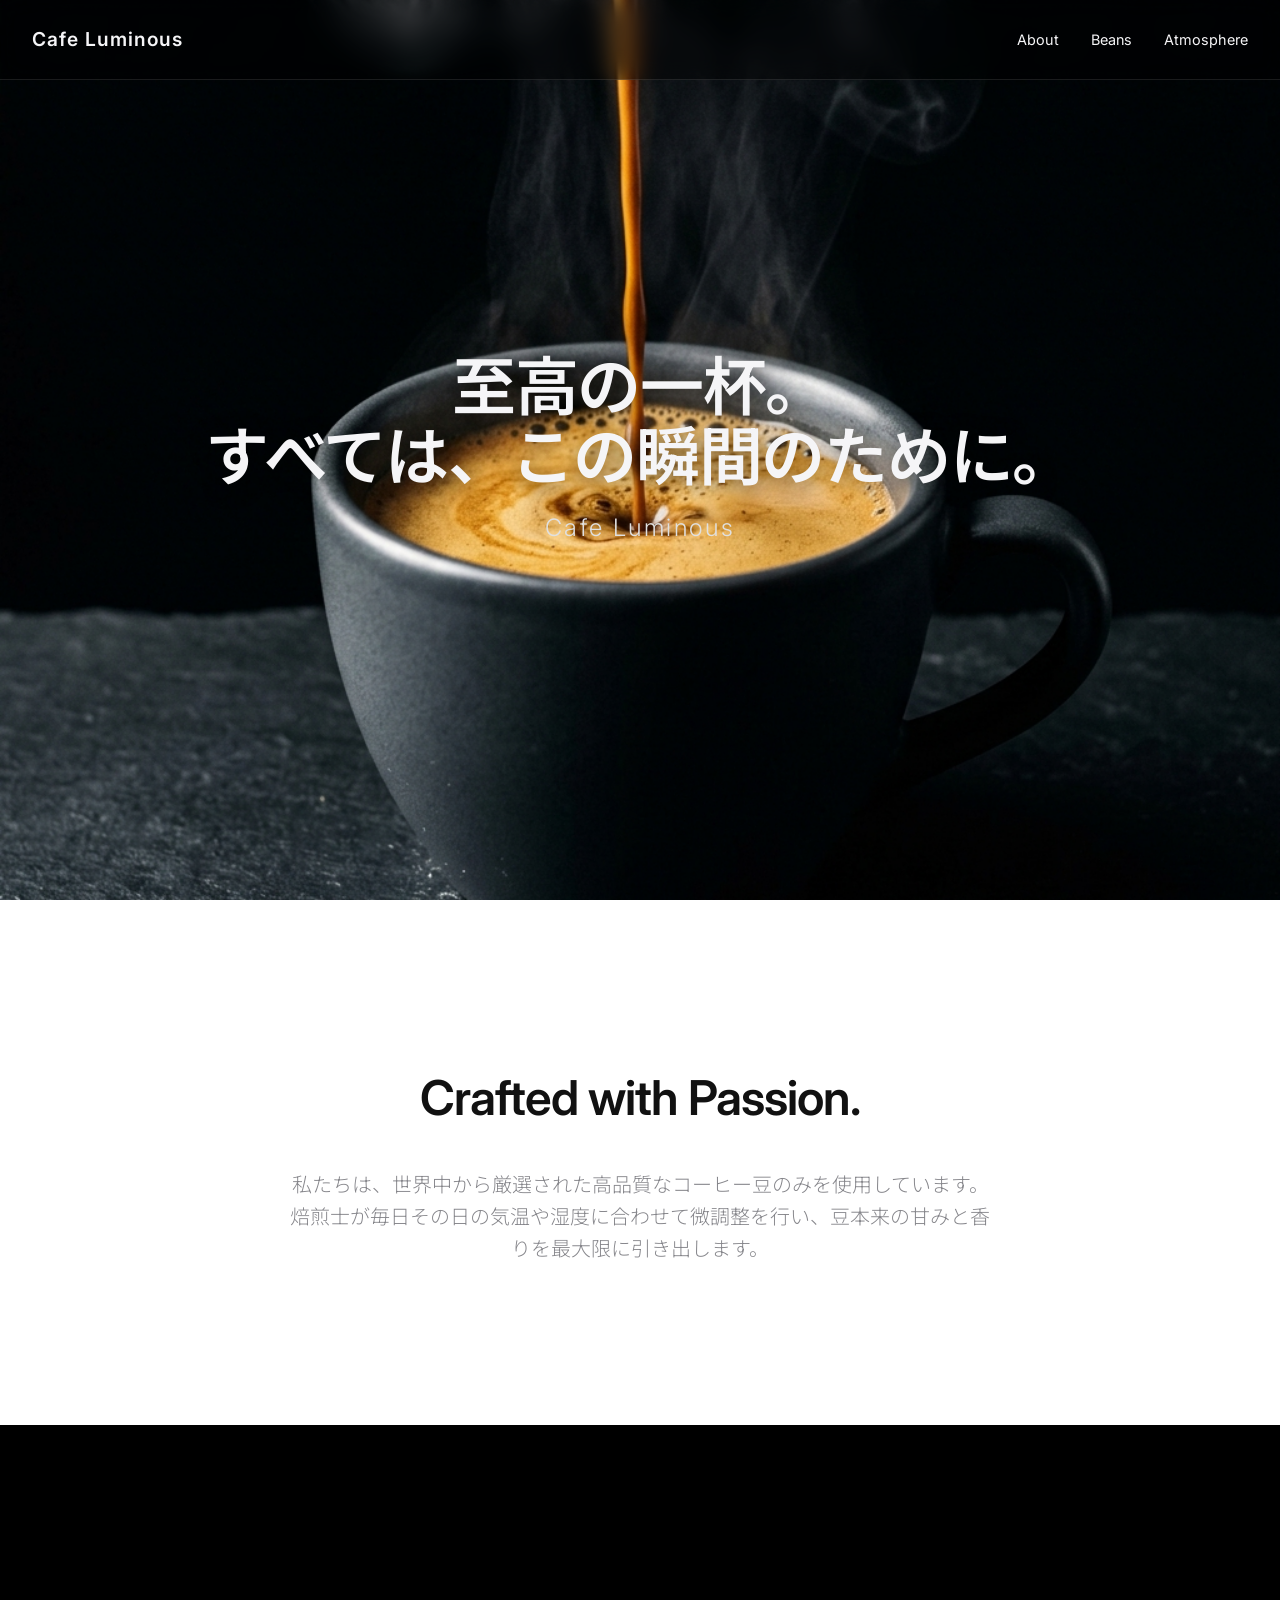
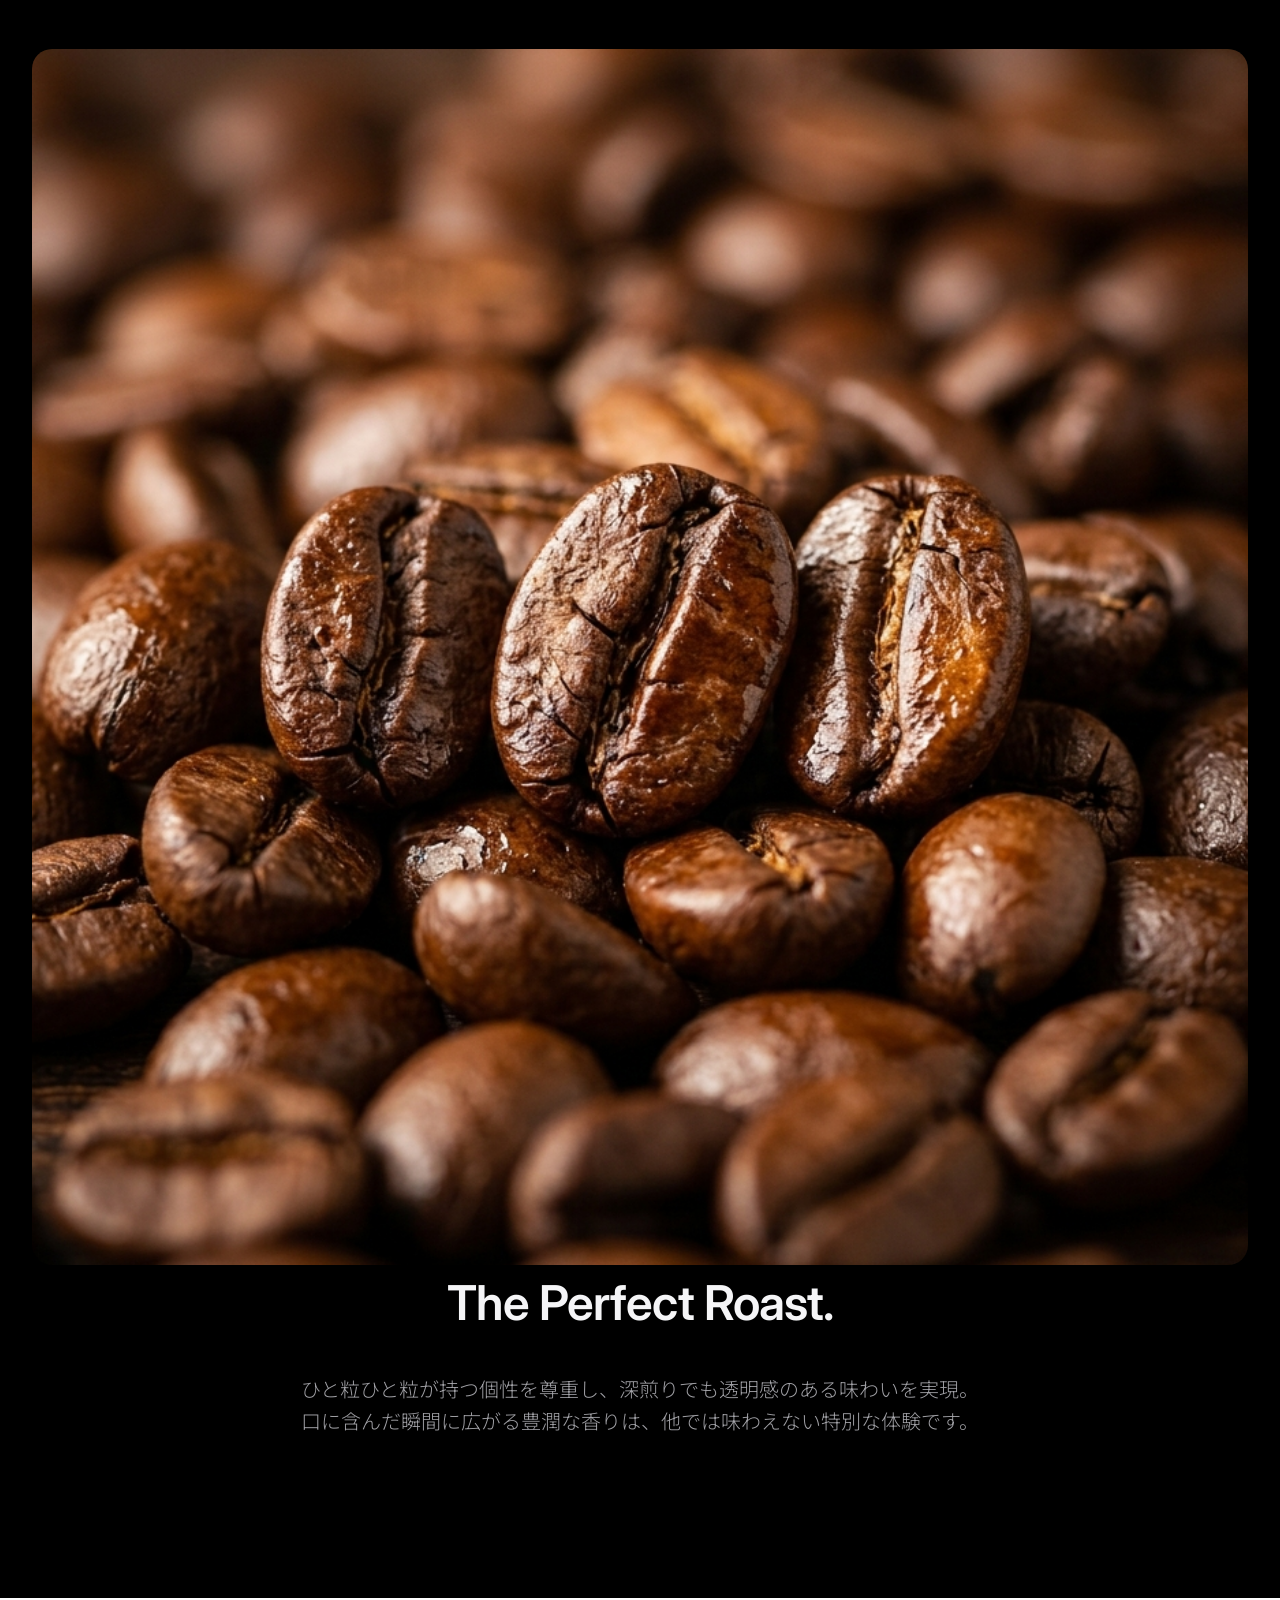
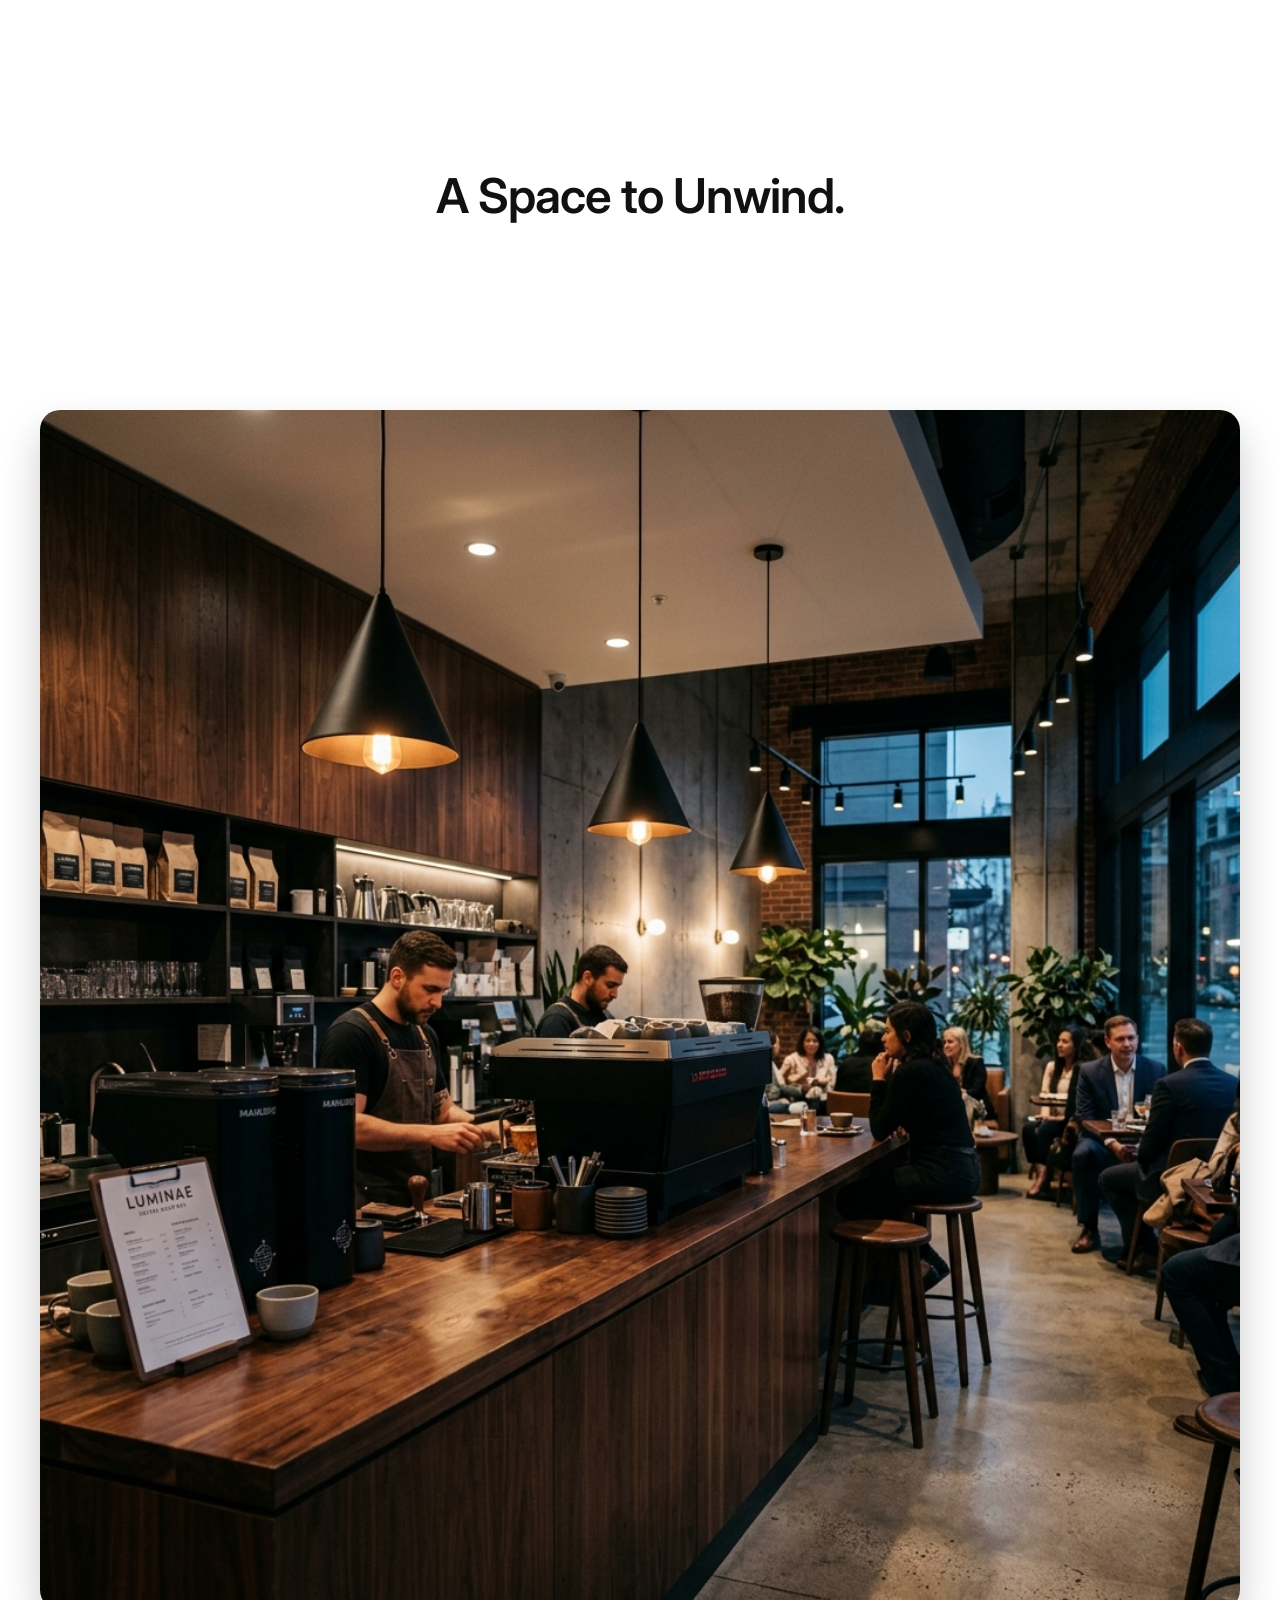
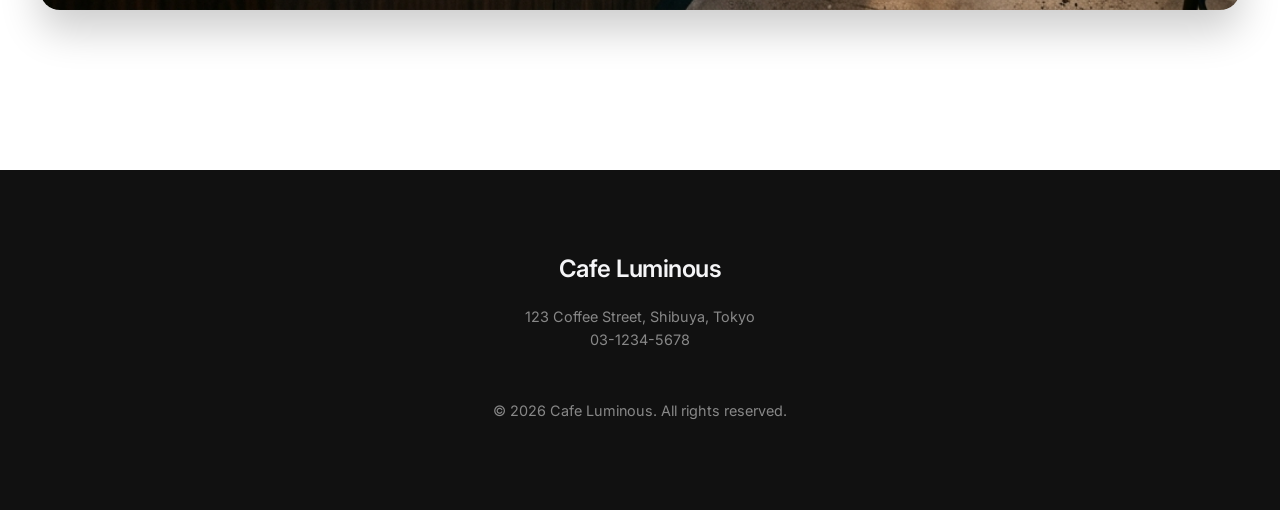
==== index.html @ c5413e3f "Update index.html" ====
<!DOCTYPE html>
<html lang="ja">
<head>
    <meta charset="UTF-8">
    <meta name="viewport" content="width=device-width, initial-scale=1.0">
    <title>Cafe Luminous | こだわりの一杯を</title>
    <link rel="preconnect" href="https://fonts.googleapis.com">
    <link rel="preconnect" href="https://fonts.gstatic.com" crossorigin>
    <link href="https://fonts.googleapis.com/css2?family=Inter:wght@300;400;600&family=Noto+Sans+JP:wght@300;400;700&display=swap" rel="stylesheet">
    <link rel="stylesheet" href="style.css">
</head>
<body>

    <nav id="navbar">
        <div class="logo">Cafe Luminous</div>
        <ul class="nav-links">
            <li><a href="#about">About</a></li>
            <li><a href="#beans">Beans</a></li>
            <li><a href="#atmosphere">Atmosphere</a></li>
        </ul>
    </nav>

    <section id="hero" class="hero-section">
        <div class="background-image" style="background-image: url('hero_coffee_pour_1776573161361.png');"></div>
        <div class="hero-content">
            <h1 class="headline fade-up">至高の一杯。<br>すべては、この瞬間のために。</h1>
            <p class="sub-headline fade-up delay-1">Cafe Luminous</p>
        </div>
    </section>

    <section id="about" class="content-section bg-light text-dark">
        <div class="container">
            <h2 class="section-title fade-up">Crafted with Passion.</h2>
            <p class="section-text fade-up delay-1">
                私たちは、世界中から厳選された高品質なコーヒー豆のみを使用しています。<br>
                焙煎士が毎日その日の気温や湿度に合わせて微調整を行い、豆本来の甘みと香りを最大限に引き出します。
            </p>
        </div>
    </section>

    <section id="beans" class="content-section bg-dark text-light parallax-section">
        <div class="image-showcase fade-in">
            <img src="coffee_beans_macro_1776573199091.png" alt="新鮮なコーヒー豆" class="showcase-img parallax-img">
        </div>
        <div class="container text-container">
            <h2 class="section-title fade-up">The Perfect Roast.</h2>
            <p class="section-text fade-up delay-1">
                ひと粒ひと粒が持つ個性を尊重し、深煎りでも透明感のある味わいを実現。<br>
                口に含んだ瞬間に広がる豊潤な香りは、他では味わえない特別な体験です。
            </p>
        </div>
    </section>

    <section id="atmosphere" class="content-section bg-light text-dark half-image-section">
        <div class="container">
            <h2 class="section-title fade-up">A Space to Unwind.</h2>
            <p class="section-text fade-up delay-1">
                洗練されたモダンな空間。心地よい音楽と、コーヒーの香り。<br>
                喧騒を離れ、あなただけの特別な時間をお過ごしください。
            </p>
        </div>
        <div class="image-showcase fade-up delay-2">
            <img src="cafe_interior_moody_1776573214017.png" alt="洗練された店内" class="showcase-img full-width-img">
        </div>
    </section>

    <footer>
        <div class="footer-content">
            <h2>Cafe Luminous</h2>
            <p>123 Coffee Street, Shibuya, Tokyo<br>03-1234-5678</p>
            <p class="copyright">&copy; 2026 Cafe Luminous. All rights reserved.</p>
        </div>
    </footer>

    <script src="main.js"></script>
</body>
</html>
---- style.css ----
/* Reset & BaseStyles */
:root {
    --text-dark: #111111;
    --text-light: #f5f5f7;
    --bg-light: #ffffff;
    --bg-dark: #000000;
    --accent: #d4af37; /* Gold/Bronze accent */
}

* {
    margin: 0;
    padding: 0;
    box-sizing: border-box;
}

body {
    font-family: 'Inter', 'Noto Sans JP', sans-serif;
    background-color: var(--bg-dark); /* Default body to dark for smooth transition */
    color: var(--text-light);
    line-height: 1.6;
    overflow-x: hidden;
    -webkit-font-smoothing: antialiased;
}

/* Typography */
h1, h2, h3 {
    font-weight: 600;
    letter-spacing: -0.02em;
}

.headline {
    font-size: 4rem;
    line-height: 1.1;
    margin-bottom: 1rem;
    text-shadow: 0 4px 20px rgba(0,0,0,0.6);
}

.sub-headline {
    font-size: 1.5rem;
    font-weight: 300;
    letter-spacing: 0.1em;
    color: #e0e0e0;
}

.section-title {
    font-size: 3rem;
    margin-bottom: 2rem;
}

.section-text {
    font-size: 1.25rem;
    max-width: 700px;
    margin: 0 auto;
    font-weight: 300;
    color: #6e6e73;
}

/* Backgrounds & Colors */
.bg-light { background-color: var(--bg-light); color: var(--text-dark); }
.bg-dark { background-color: var(--bg-dark); color: var(--text-light); }
.bg-light .section-text { color: #86868b; }
.bg-dark .section-text { color: #a1a1a6; }

/* Navigation (Glassmorphism) */
#navbar {
    position: fixed;
    top: 0;
    width: 100%;
    padding: 1.5rem 2rem;
    display: flex;
    justify-content: space-between;
    align-items: center;
    z-index: 1000;
    background: rgba(0, 0, 0, 0.4);
    backdrop-filter: blur(12px);
    -webkit-backdrop-filter: blur(12px);
    border-bottom: 1px solid rgba(255, 255, 255, 0.1);
    transition: background 0.3s ease;
}

#navbar.scrolled {
    background: rgba(255, 255, 255, 0.85);
    border-bottom: 1px solid rgba(0, 0, 0, 0.05);
}

#navbar.scrolled .logo, #navbar.scrolled .nav-links a {
    color: var(--text-dark);
}

.logo {
    font-size: 1.2rem;
    font-weight: 600;
    letter-spacing: 0.05em;
    color: var(--text-light);
}

.nav-links {
    list-style: none;
    display: flex;
    gap: 2rem;
}

.nav-links a {
    color: var(--text-light);
    text-decoration: none;
    font-size: 0.9rem;
    font-weight: 400;
    transition: opacity 0.2s ease;
}

.nav-links a:hover { opacity: 0.7; }

/* Hero Section */
.hero-section {
    position: relative;
    height: 100vh;
    display: flex;
    align-items: center;
    justify-content: center;
    text-align: center;
    overflow: hidden;
}

.background-image {
    position: absolute;
    top: 0; left: 0; width: 100%; height: 100%;
    background-size: cover;
    background-position: center;
    background-repeat: no-repeat;
    z-index: -1;
    transform: scale(1.05);
    transition: transform 1s ease-out;
}

.hero-section.loaded .background-image {
    transform: scale(1);
}

.hero-content {
    z-index: 1;
    padding: 0 2rem;
}

/* Sections */
.content-section {
    padding: 10rem 2rem;
    text-align: center;
    position: relative;
    z-index: 2;
}

.container {
    max-width: 1000px;
    margin: 0 auto;
}

/* Image Showcase */
.image-showcase {
    margin-top: 4rem;
    overflow: hidden;
    border-radius: 20px;
    box-shadow: 0 20px 40px rgba(0,0,0,0.2);
}

.showcase-img {
    width: 100%;
    height: auto;
    display: block;
    object-fit: cover;
    transform: scale(1.1); /* for parallax effect */
    transition: transform 0.8s cubic-bezier(0.25, 1, 0.5, 1);
}

.in-view .showcase-img {
    transform: scale(1);
}

.half-image-section .image-showcase {
    margin-top: 5rem;
    max-width: 1200px;
    margin-left: auto;
    margin-right: auto;
}

/* Animations */
.fade-up {
    opacity: 0;
    transform: translateY(40px);
    transition: opacity 1s cubic-bezier(0.25, 1, 0.5, 1), transform 1s cubic-bezier(0.25, 1, 0.5, 1);
    will-change: opacity, transform;
}

.fade-in {
    opacity: 0;
    transition: opacity 1.5s ease-in-out;
    will-change: opacity;
}

.in-view.fade-up {
    opacity: 1;
    transform: translateY(0);
}

.in-view {
    opacity: 1;
}

.delay-1 { transition-delay: 0.2s; }
.delay-2 { transition-delay: 0.4s; }

/* Footer */
footer {
    background-color: var(--text-dark);
    color: var(--text-light);
    padding: 5rem 2rem;
    text-align: center;
}

.footer-content h2 { margin-bottom: 1rem; font-size: 1.5rem; }
.footer-content p { color: #888; font-size: 0.9rem; margin-bottom: 0.5rem; }
.copyright { margin-top: 3rem; font-size: 0.8rem; color: #555; }

/* Responsive */
@media (max-width: 768px) {
    .headline { font-size: 2.5rem; }
    .section-title { font-size: 2rem; }
    .section-text { font-size: 1rem; }
    .content-section { padding: 6rem 1rem; }
    .nav-links { display: none; } /* Simplified mobile nav */
}
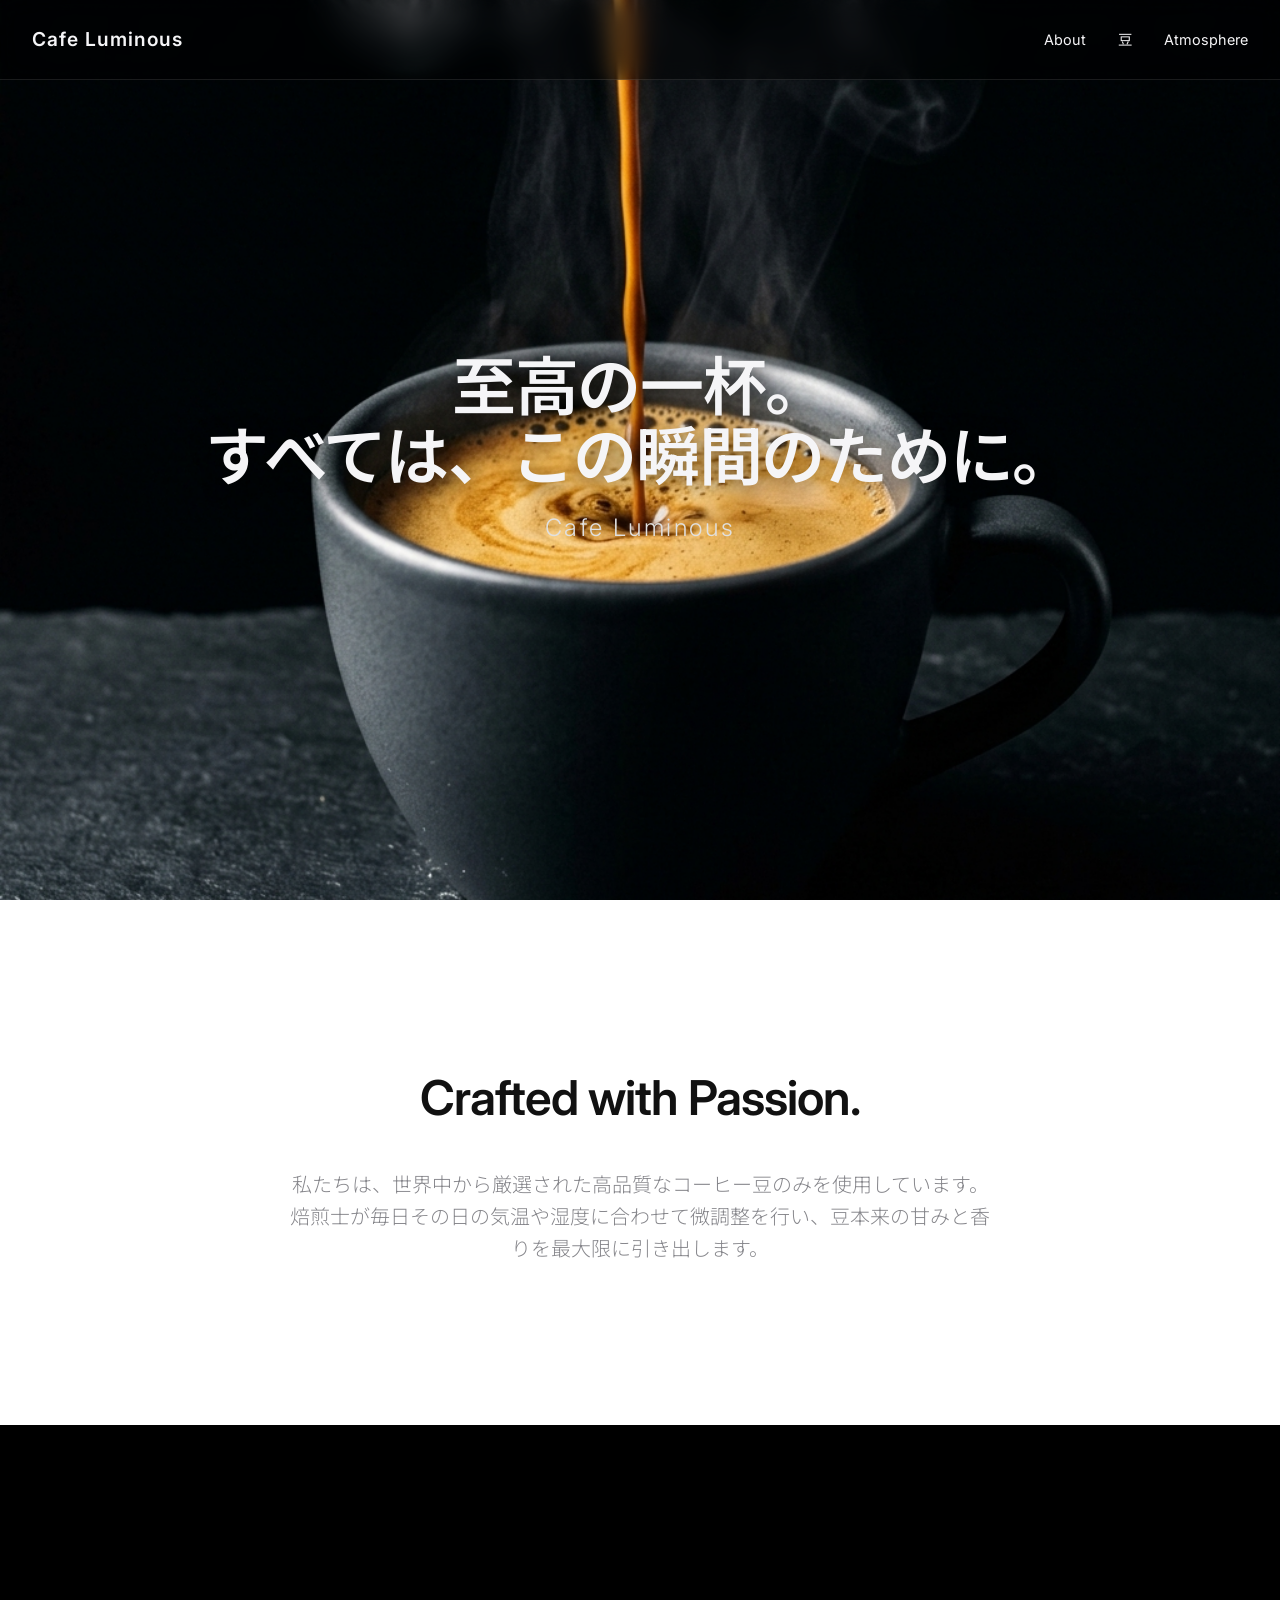
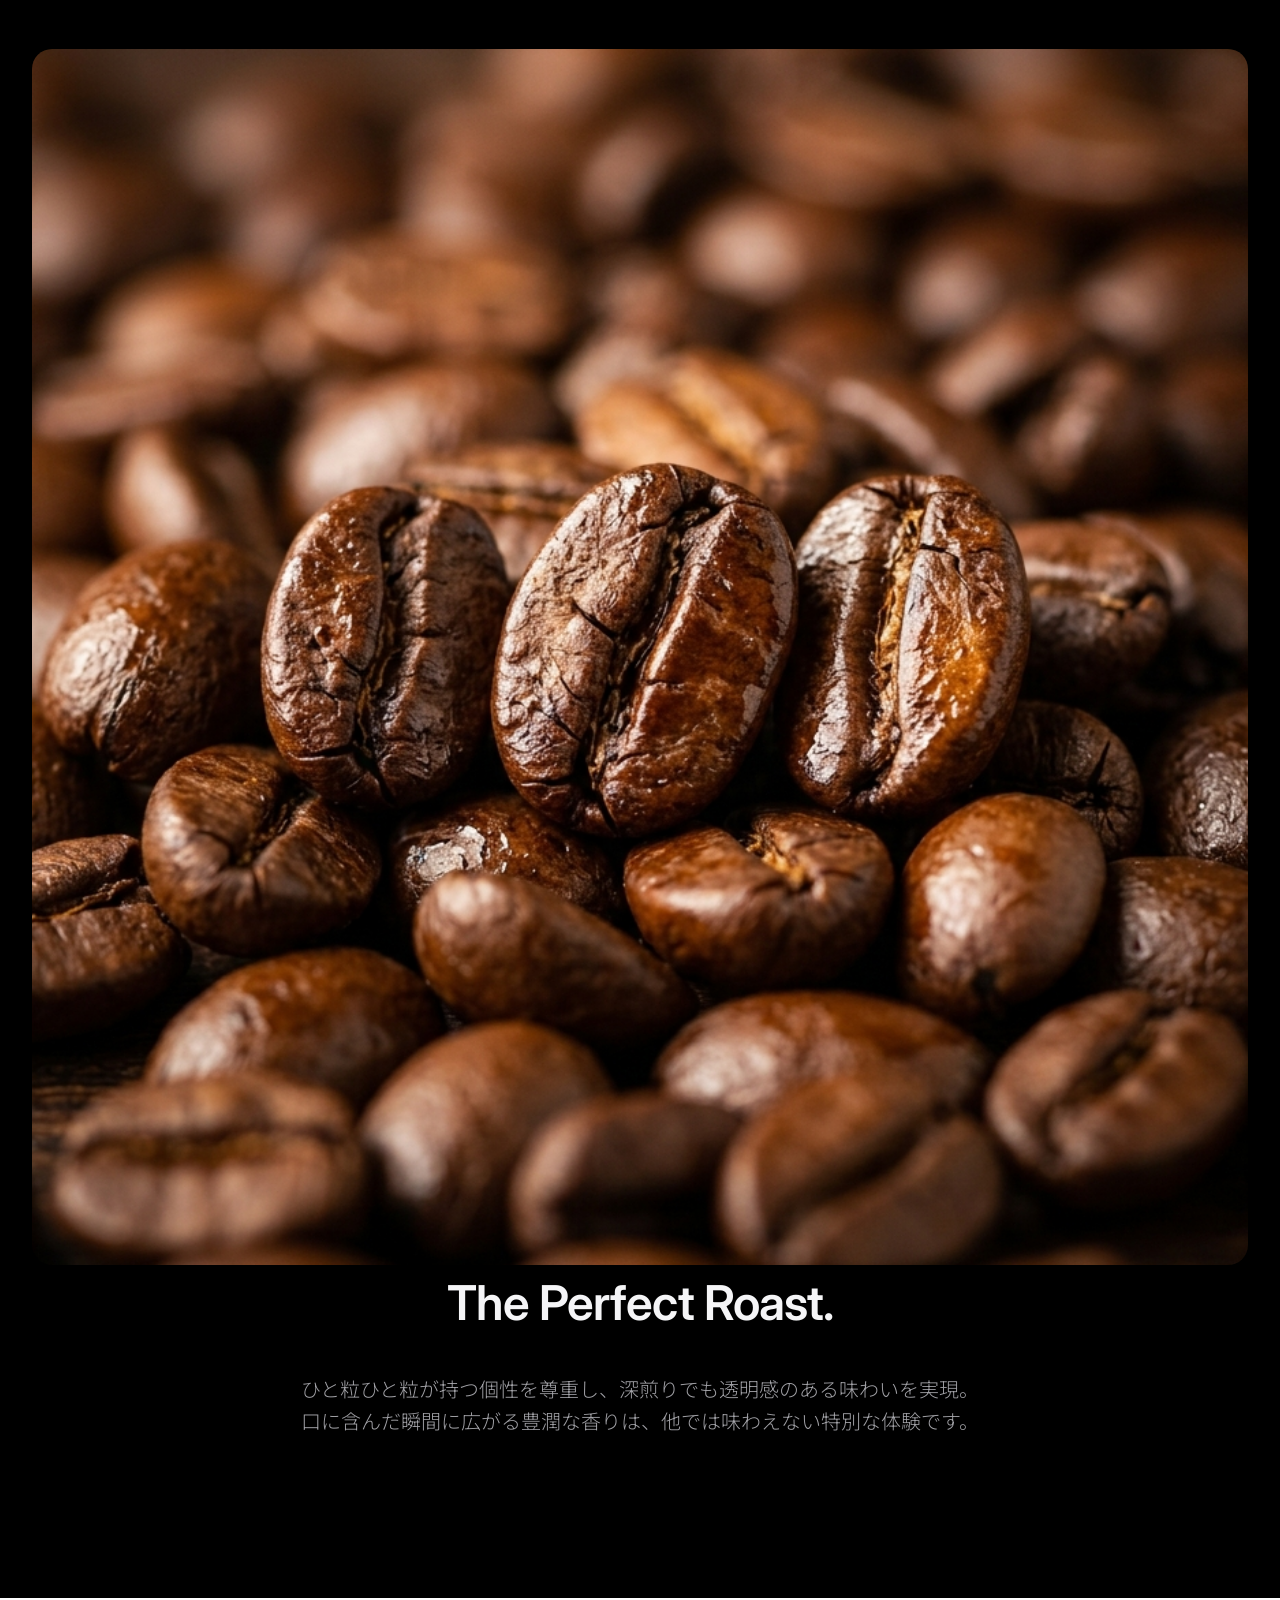
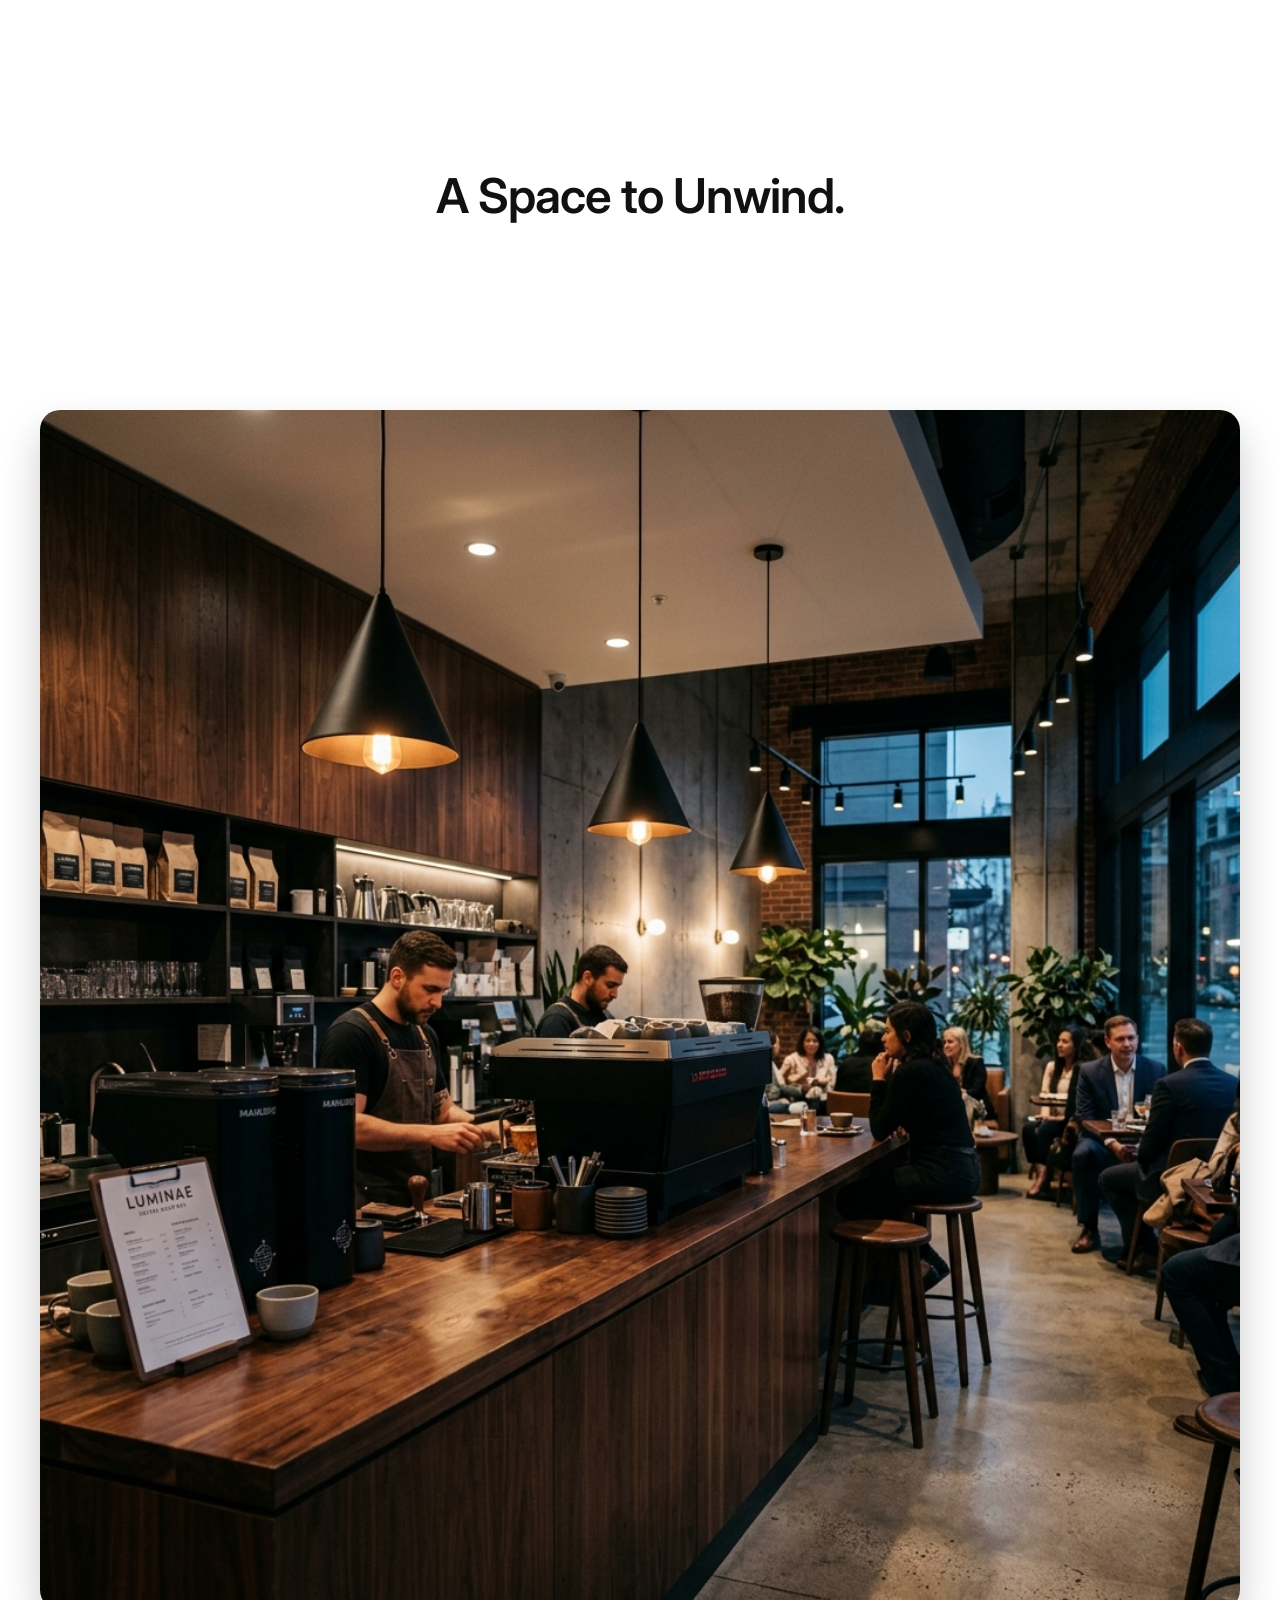
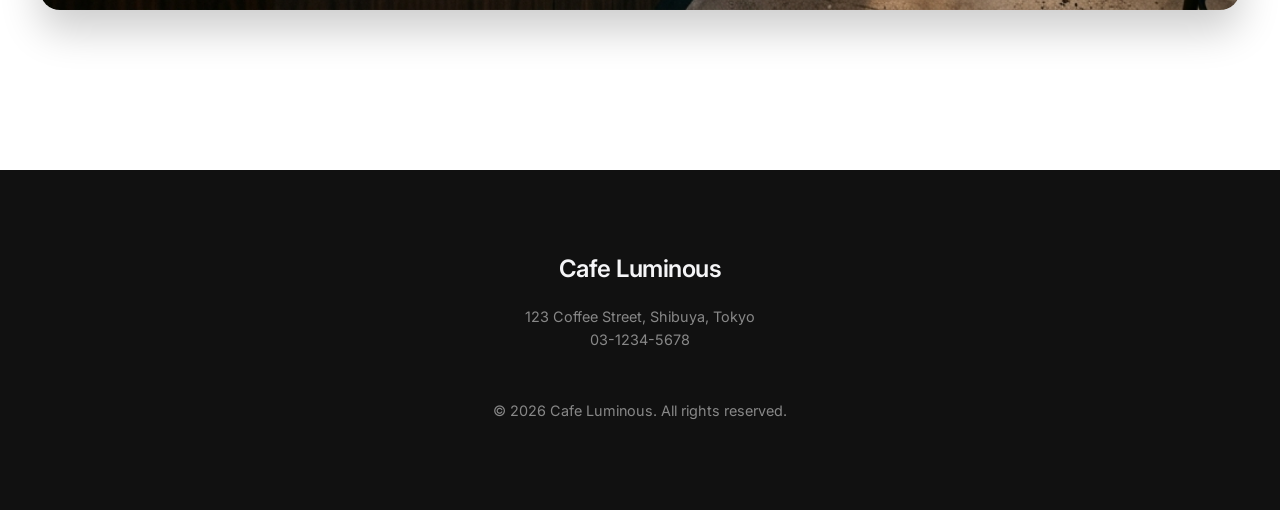
==== commit fcb4a04d: "Update index.html" ====
--- a/index.html
+++ b/index.html
@@ -15,13 +15,13 @@
         <div class="logo">Cafe Luminous</div>
         <ul class="nav-links">
             <li><a href="#about">About</a></li>
-            <li><a href="#beans">Beans</a></li>
+            <li><a href="#beans">豆</a></li>
             <li><a href="#atmosphere">Atmosphere</a></li>
         </ul>
     </nav>
 
     <section id="hero" class="hero-section">
-        <div class="background-image" style="background-image: url('hero_coffee_pour_1776573161361.png');"></div>
+        <div class="background-image" style="background-image: url('images/hero_coffee_pour_1776573161361.png');"></div>
         <div class="hero-content">
             <h1 class="headline fade-up">至高の一杯。<br>すべては、この瞬間のために。</h1>
             <p class="sub-headline fade-up delay-1">Cafe Luminous</p>
@@ -40,7 +40,7 @@
 
     <section id="beans" class="content-section bg-dark text-light parallax-section">
         <div class="image-showcase fade-in">
-            <img src="coffee_beans_macro_1776573199091.png" alt="新鮮なコーヒー豆" class="showcase-img parallax-img">
+            <img src="images/coffee_beans_macro_1776573199091.png" alt="新鮮なコーヒー豆" class="showcase-img parallax-img">
         </div>
         <div class="container text-container">
             <h2 class="section-title fade-up">The Perfect Roast.</h2>
@@ -60,7 +60,7 @@
             </p>
         </div>
         <div class="image-showcase fade-up delay-2">
-            <img src="cafe_interior_moody_1776573214017.png" alt="洗練された店内" class="showcase-img full-width-img">
+            <img src="images/cafe_interior_moody_1776573214017.png" alt="洗練された店内" class="showcase-img full-width-img">
         </div>
     </section>
 
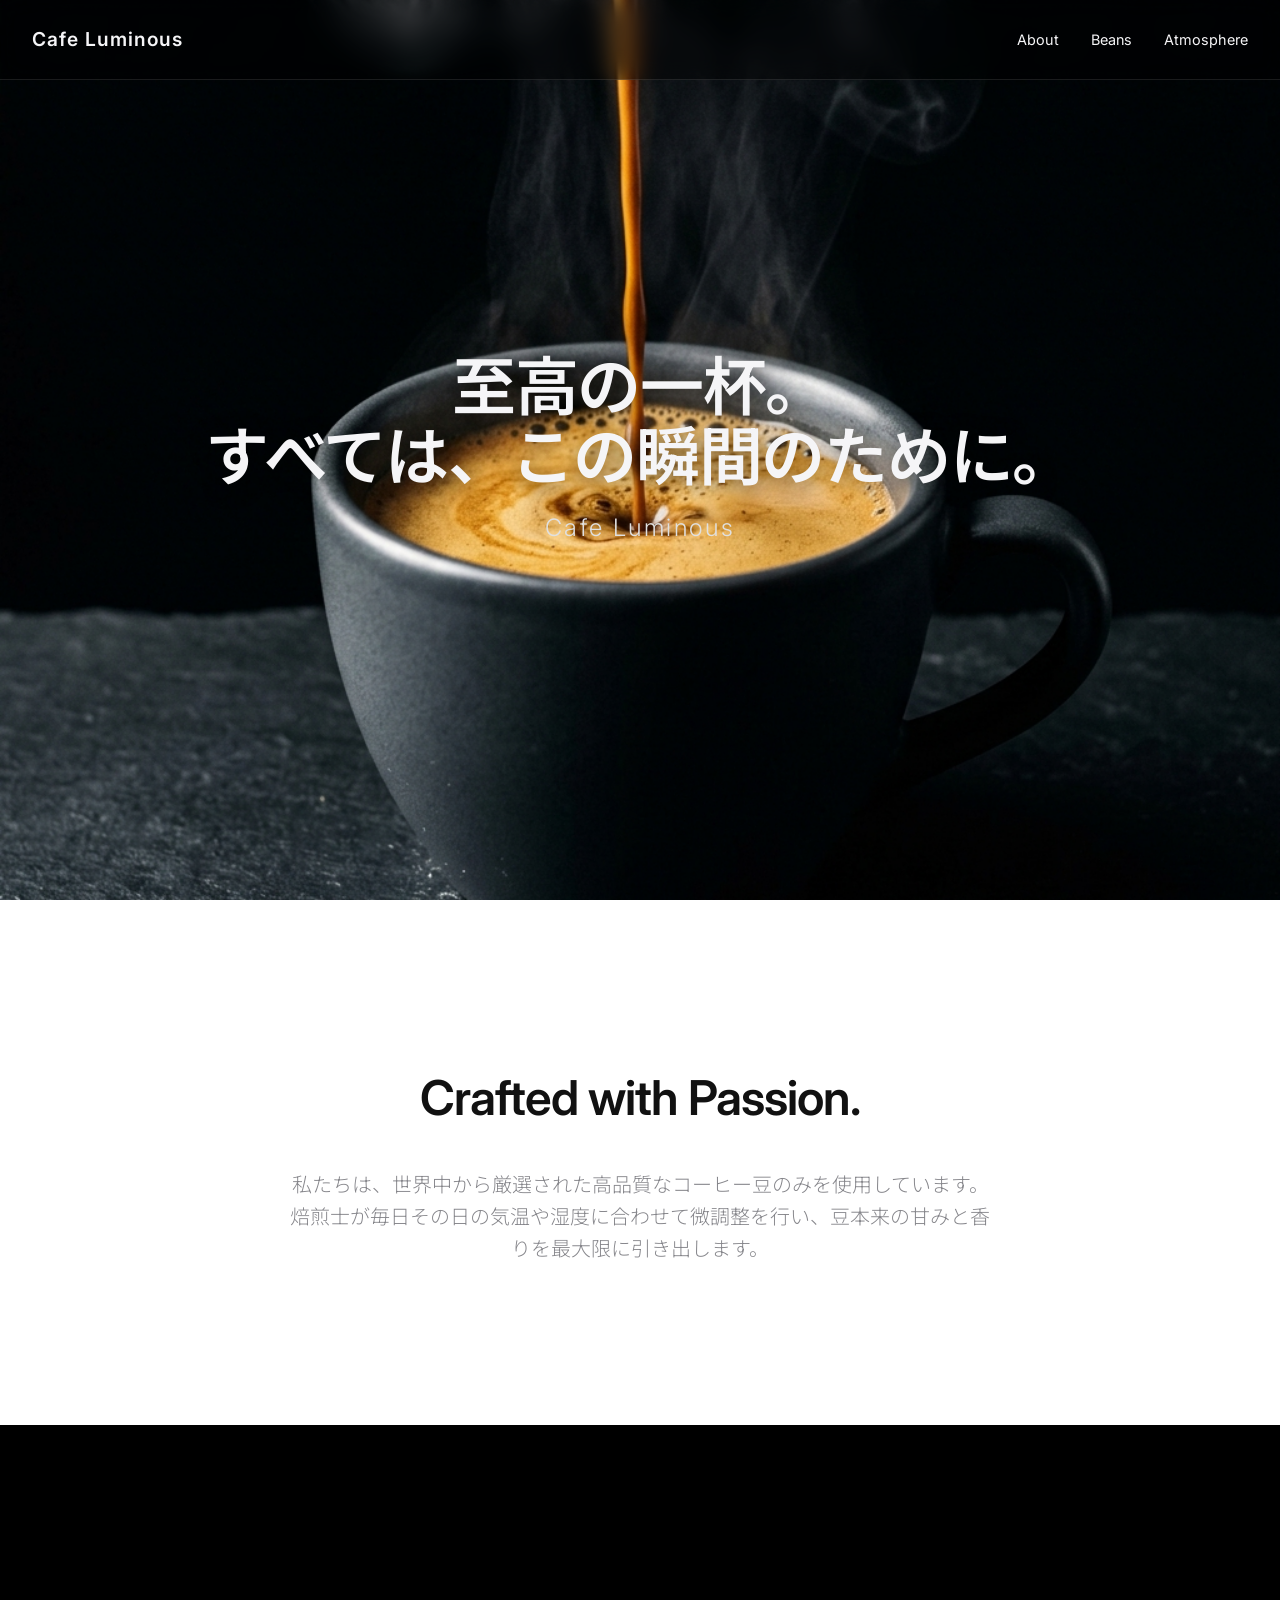
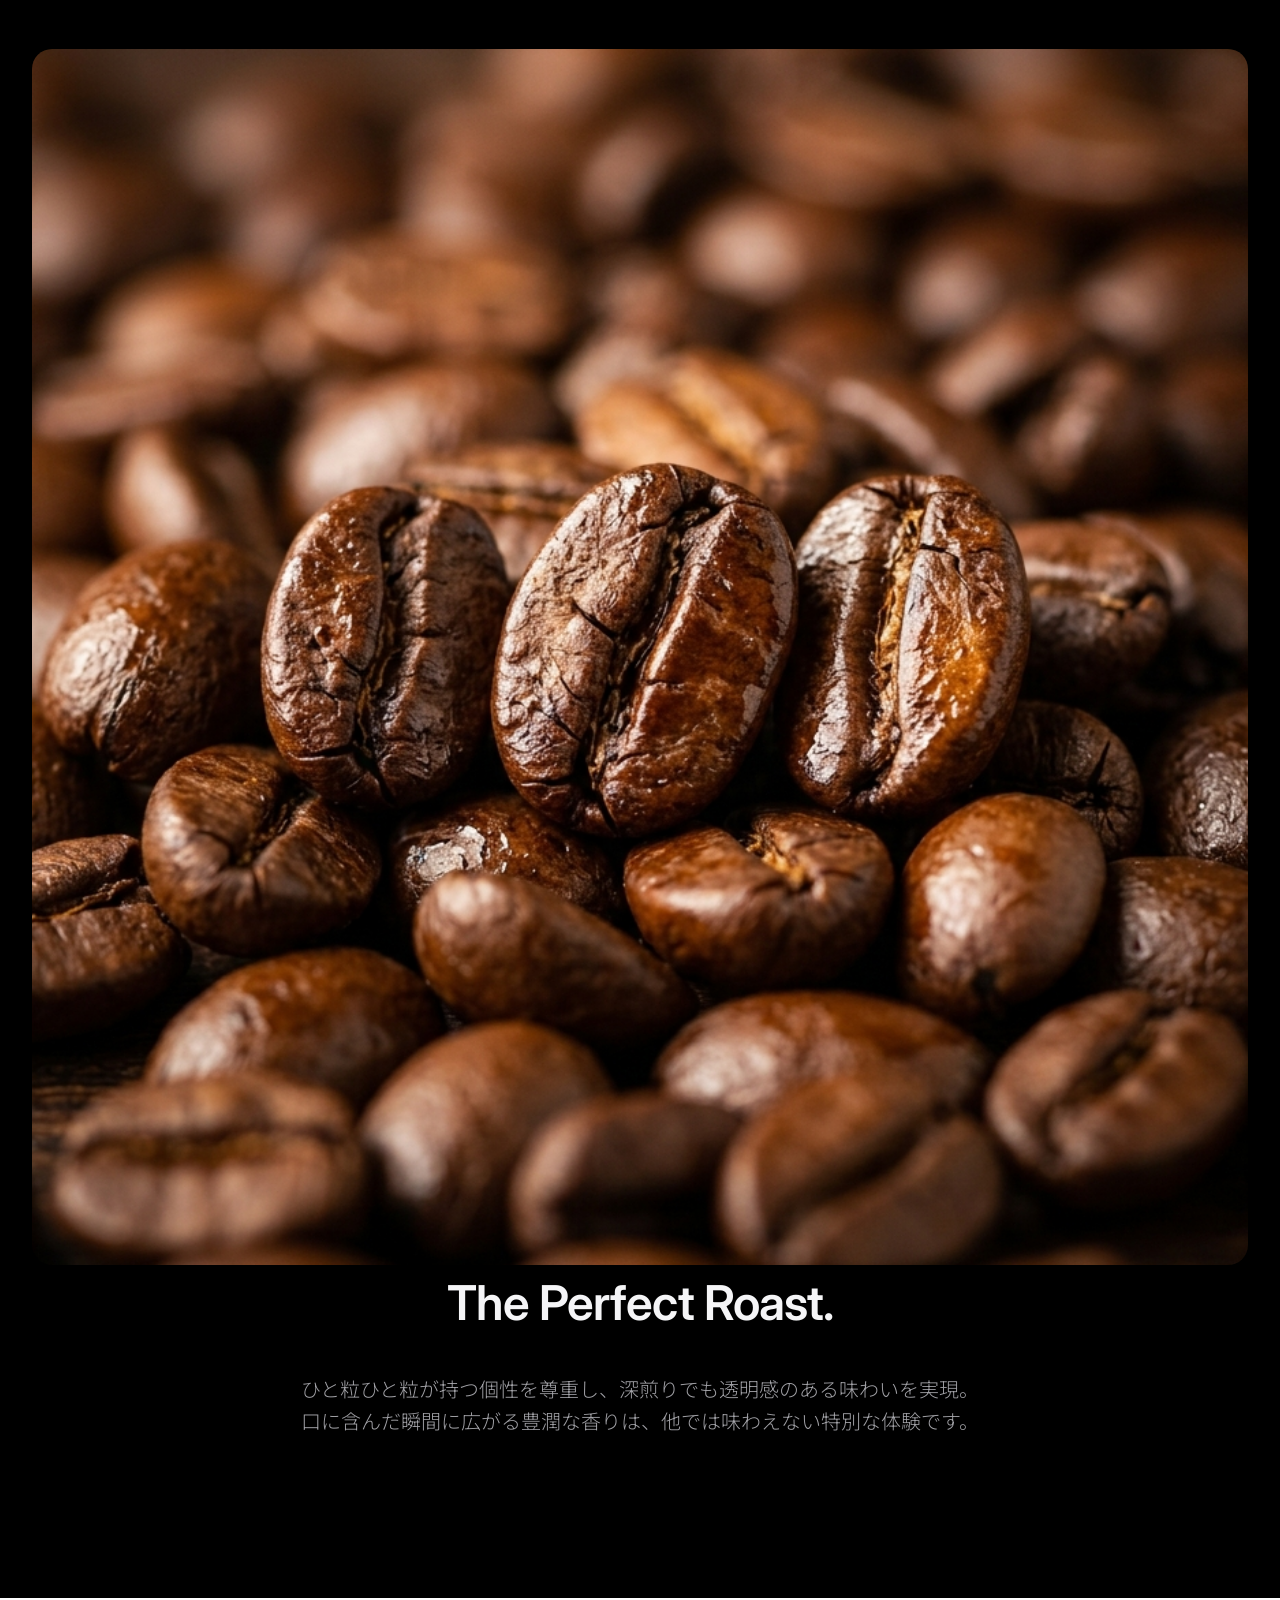
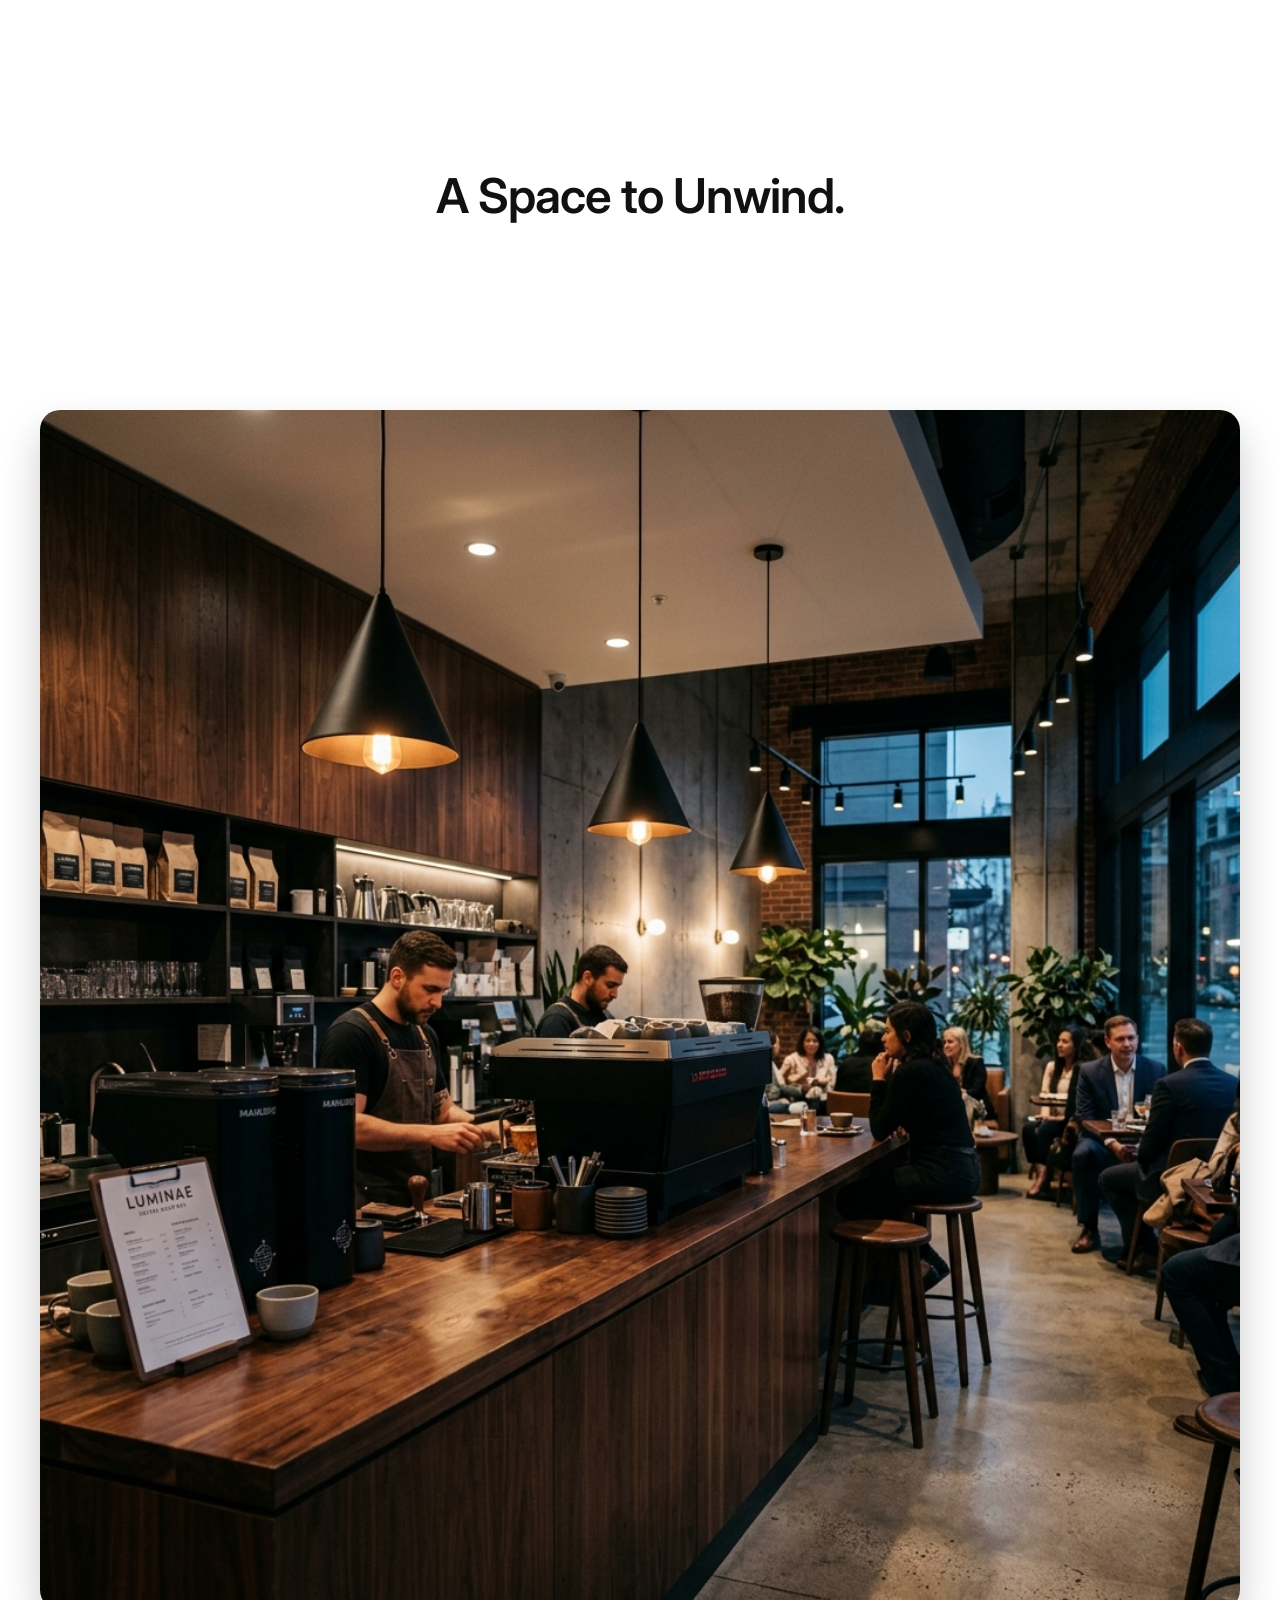
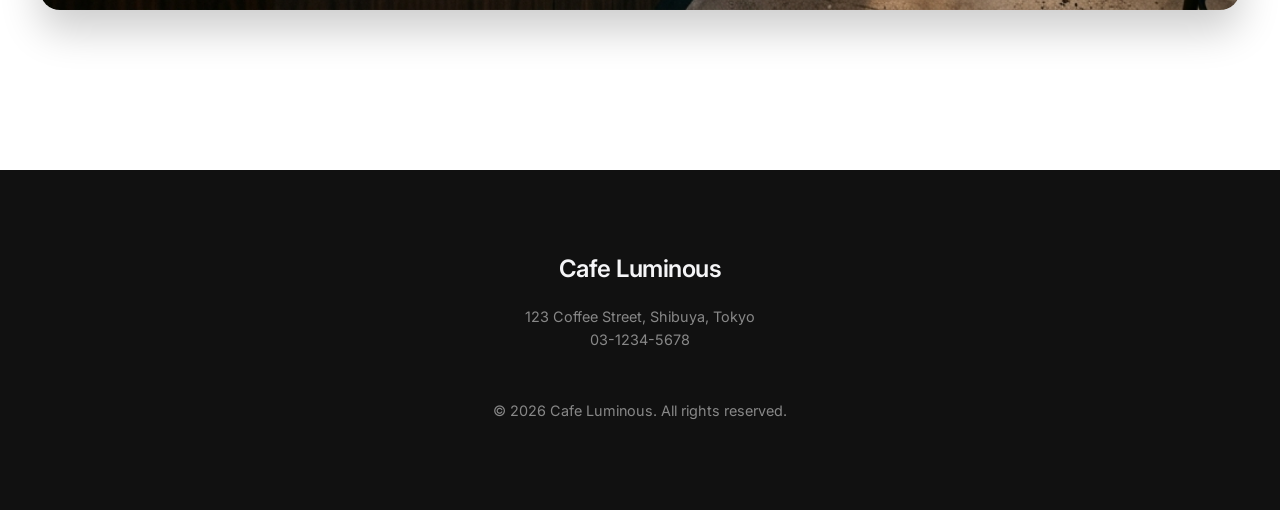
==== commit f1bbf0be: "Update index.html" ====
--- a/index.html
+++ b/index.html
@@ -15,7 +15,7 @@
         <div class="logo">Cafe Luminous</div>
         <ul class="nav-links">
             <li><a href="#about">About</a></li>
-            <li><a href="#beans">豆</a></li>
+            <li><a href="#beans">Beans</a></li>
             <li><a href="#atmosphere">Atmosphere</a></li>
         </ul>
     </nav>
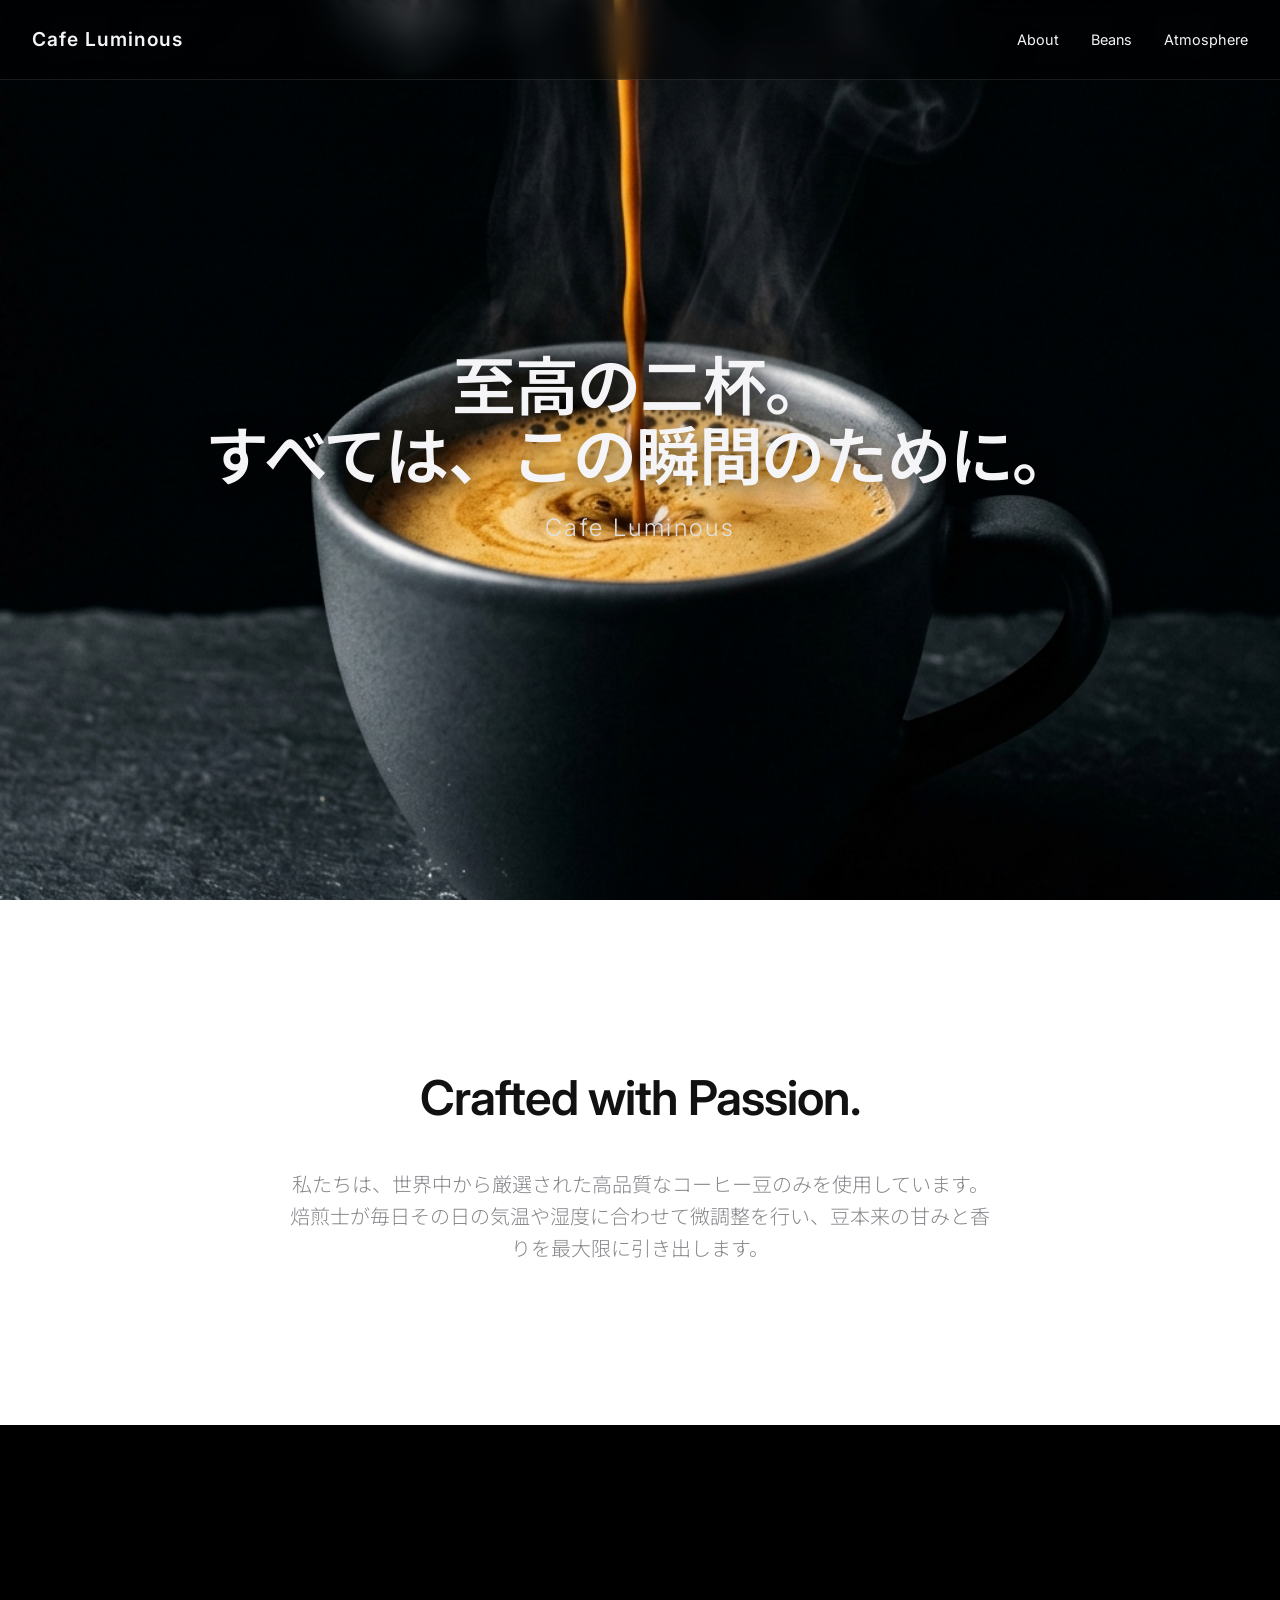
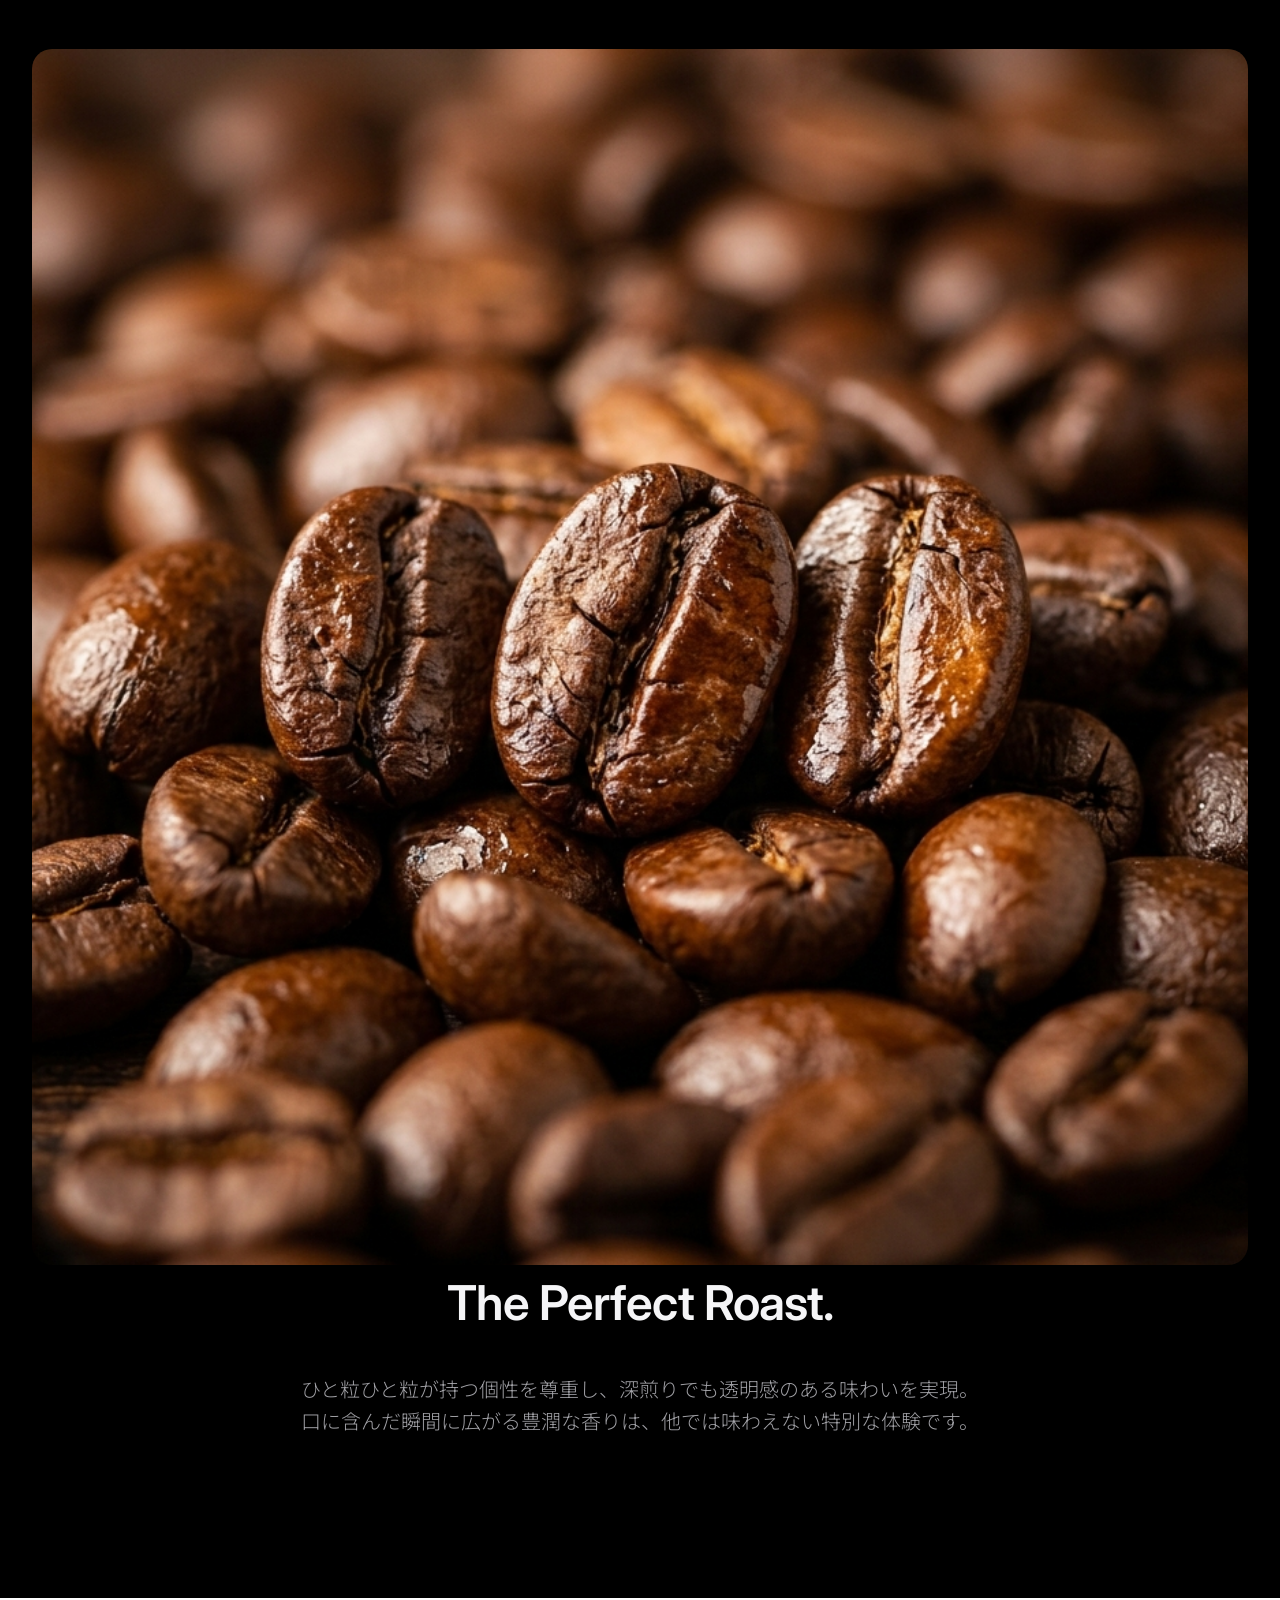
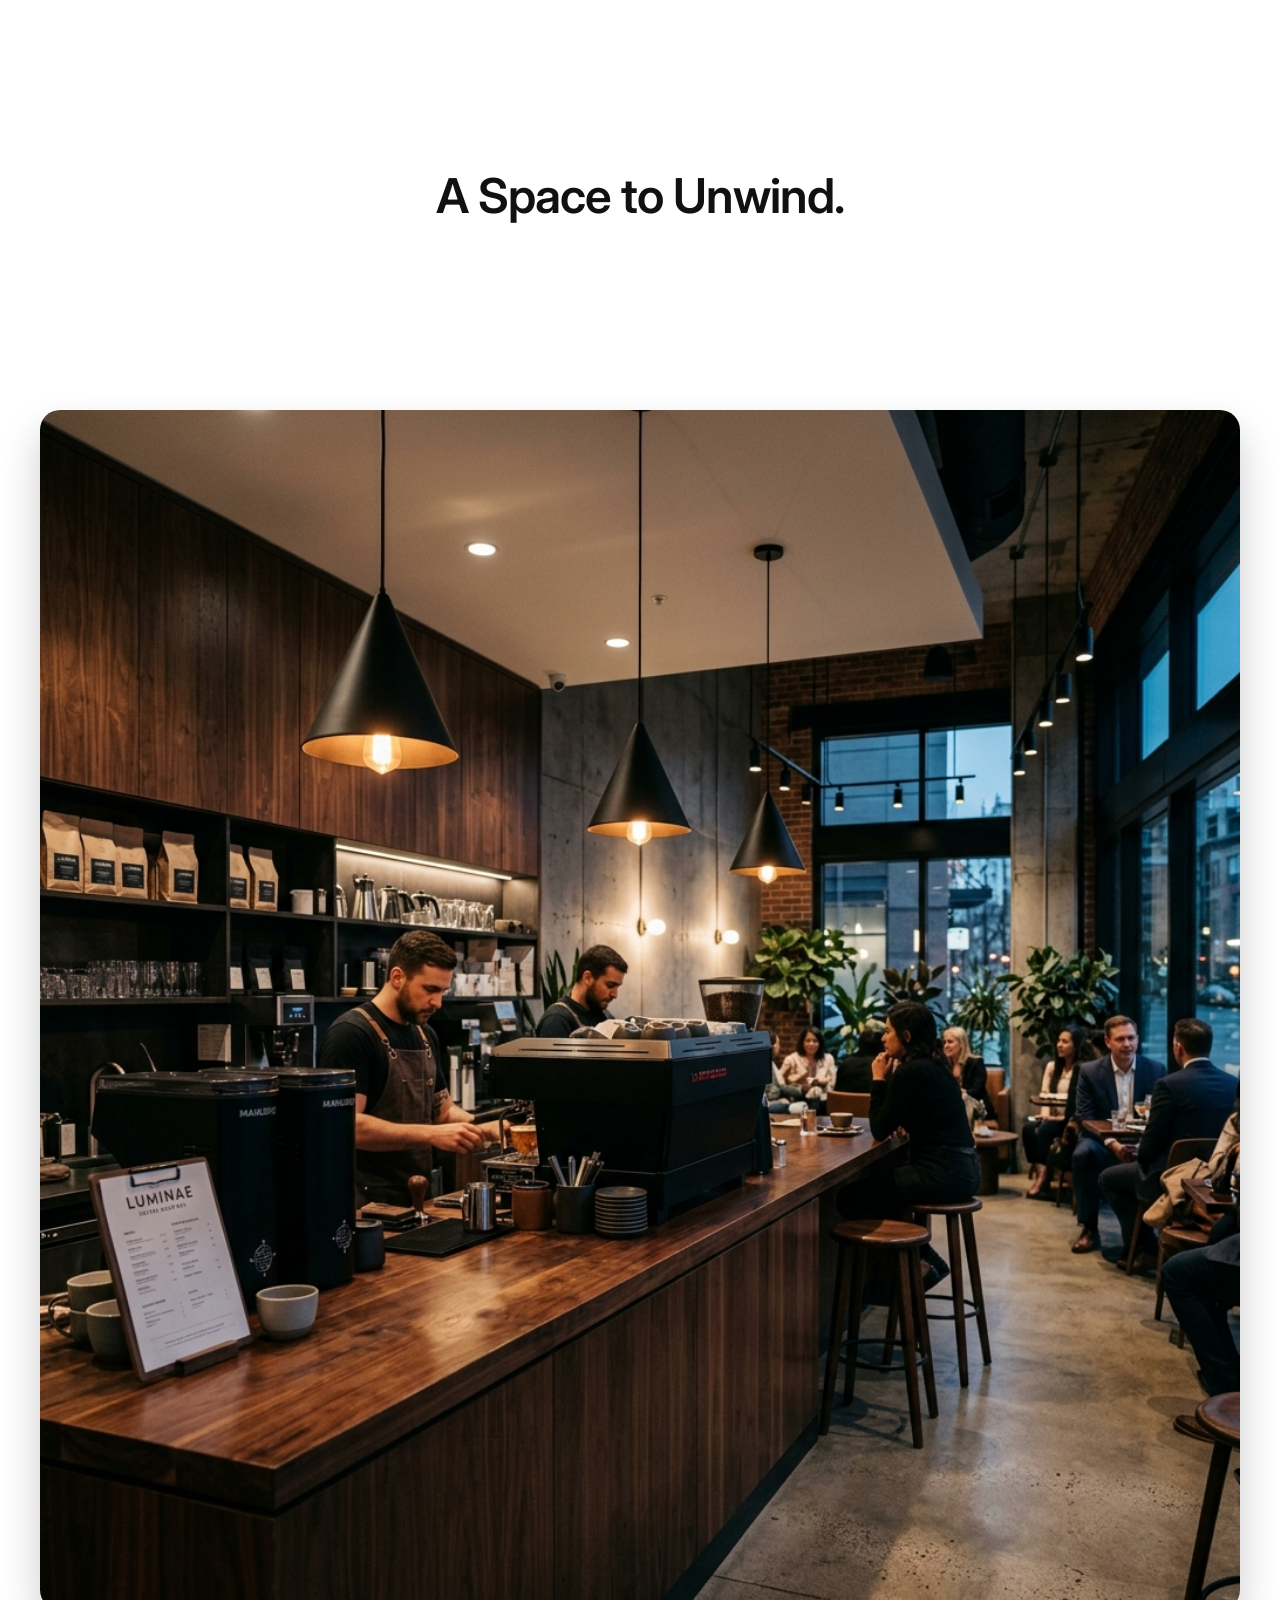
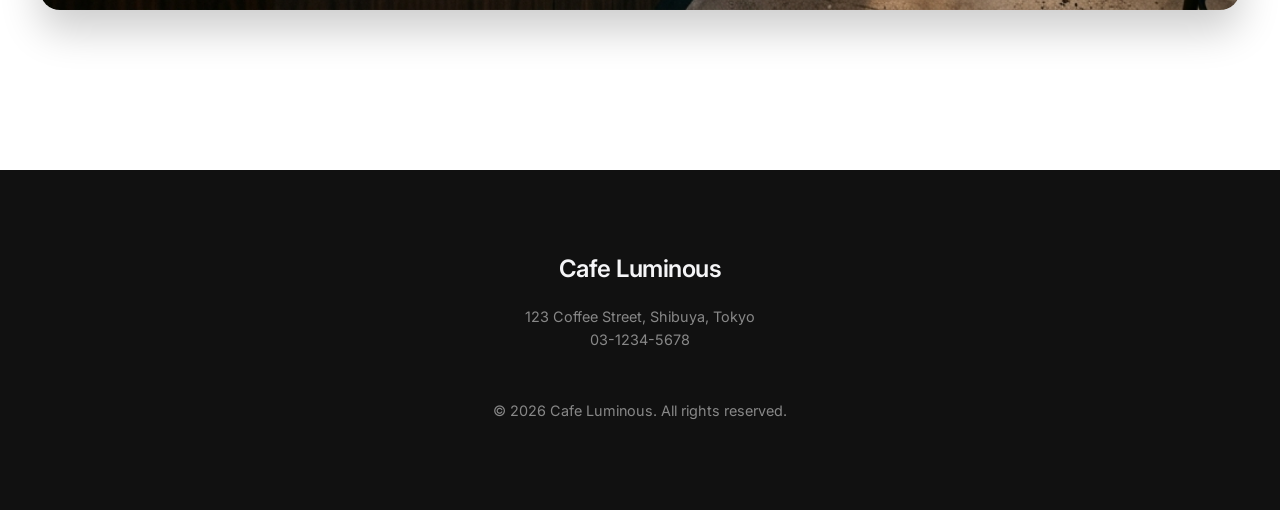
==== commit 6c22b293: "Update index.html" ====
--- a/index.html
+++ b/index.html
@@ -23,7 +23,7 @@
     <section id="hero" class="hero-section">
         <div class="background-image" style="background-image: url('images/hero_coffee_pour_1776573161361.png');"></div>
         <div class="hero-content">
-            <h1 class="headline fade-up">至高の一杯。<br>すべては、この瞬間のために。</h1>
+            <h1 class="headline fade-up">至高の二杯。<br>すべては、この瞬間のために。</h1>
             <p class="sub-headline fade-up delay-1">Cafe Luminous</p>
         </div>
     </section>
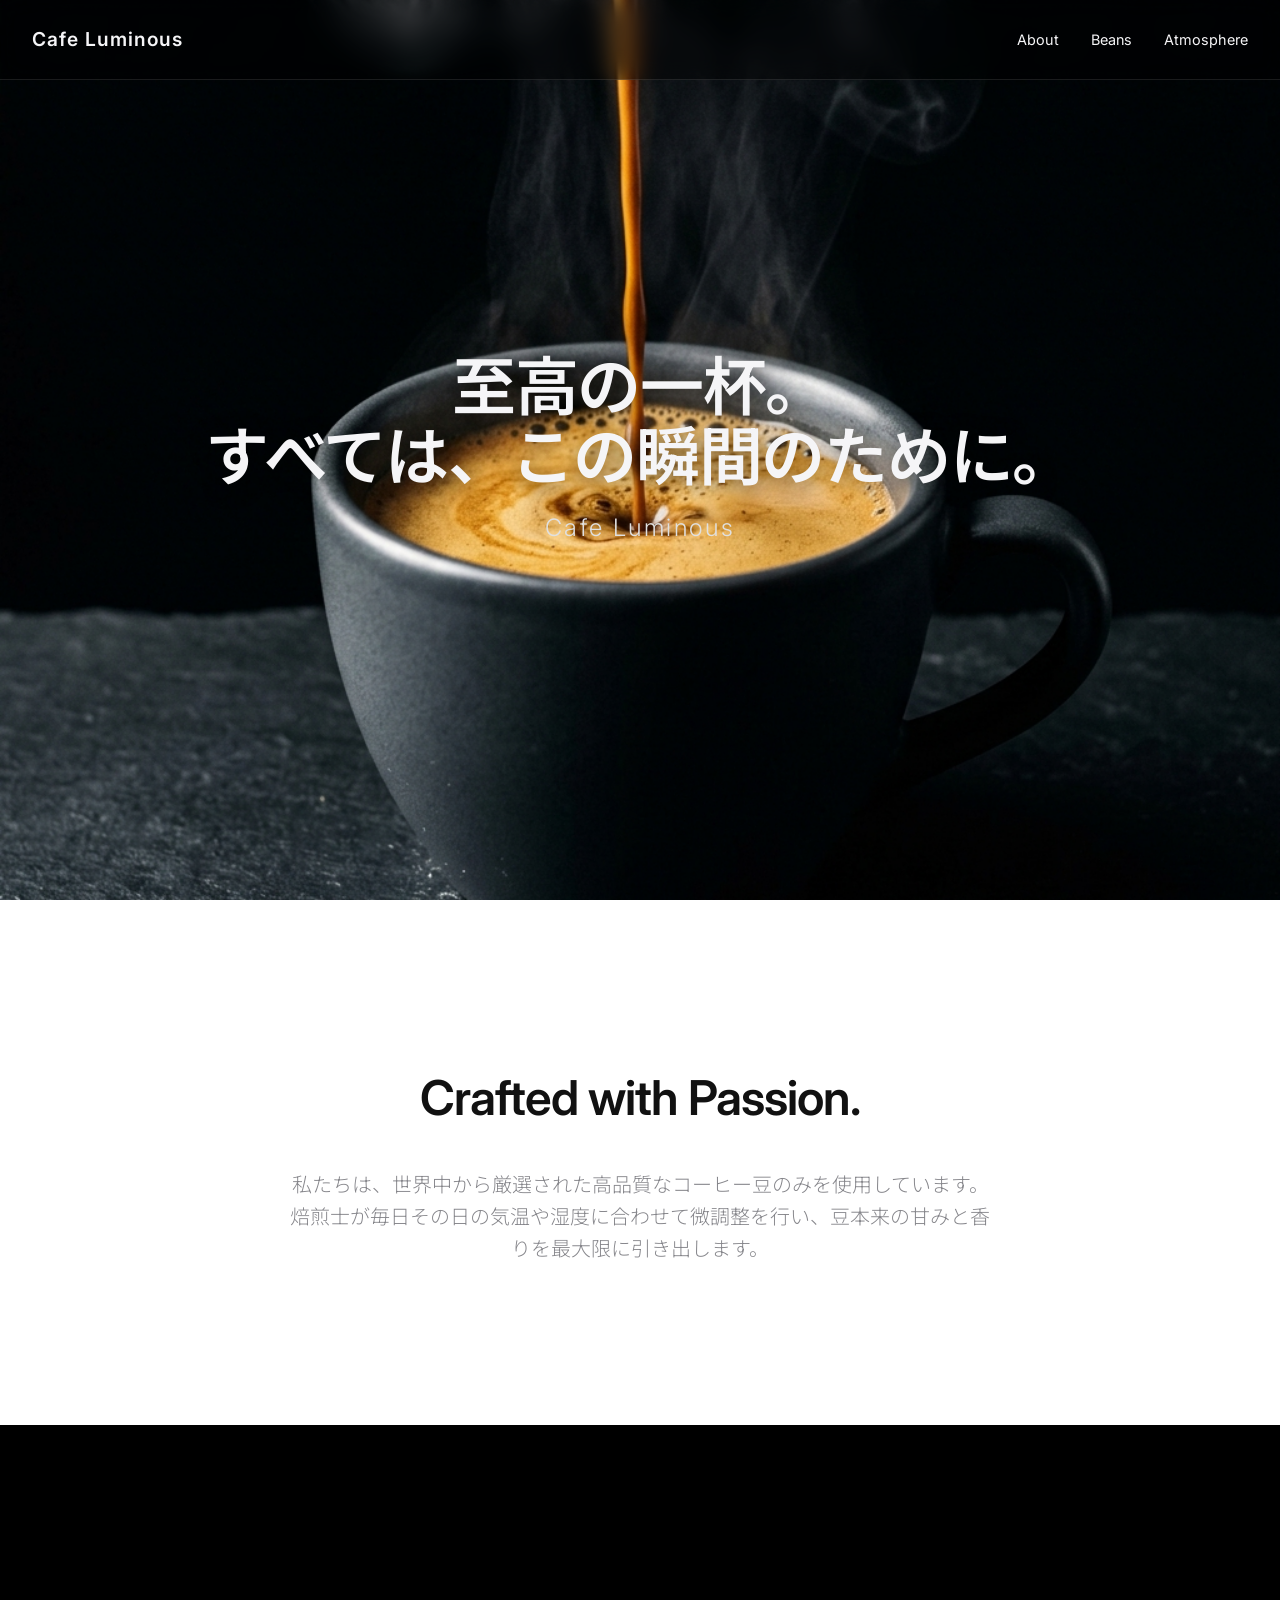
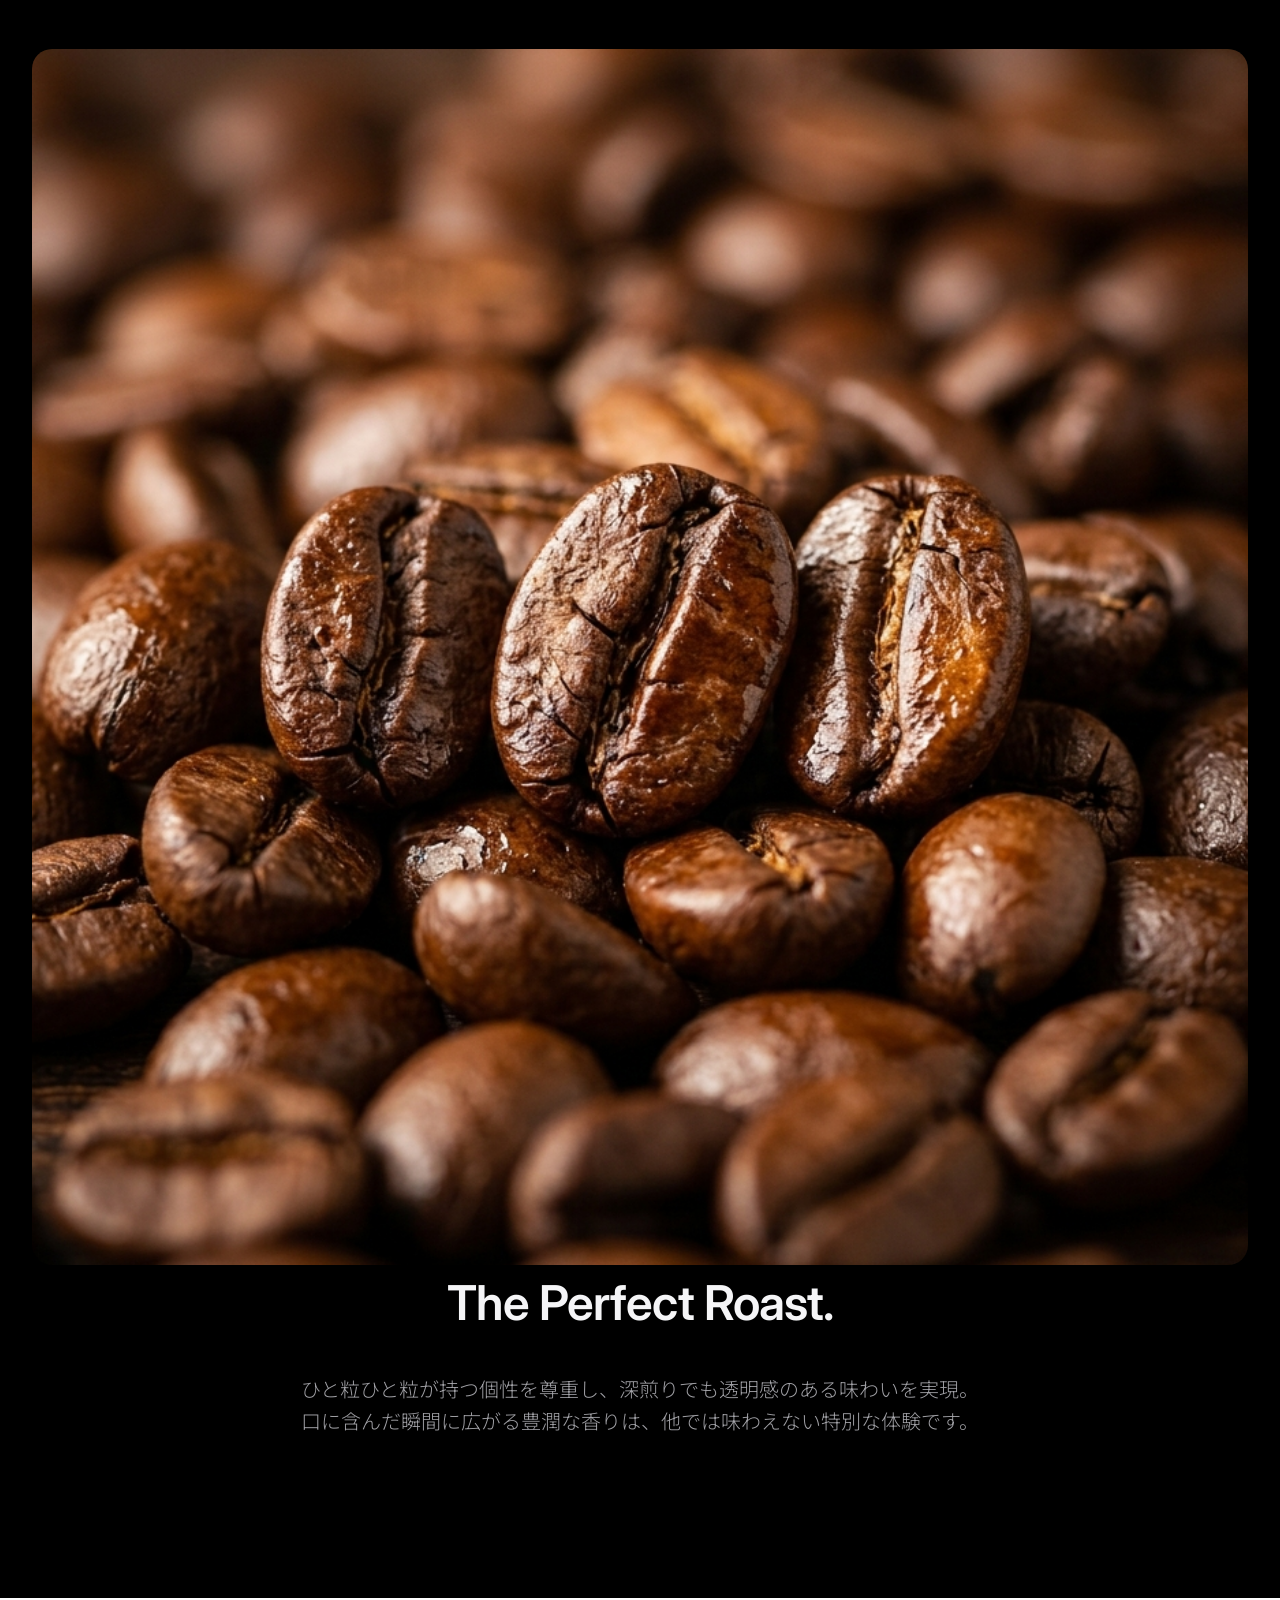
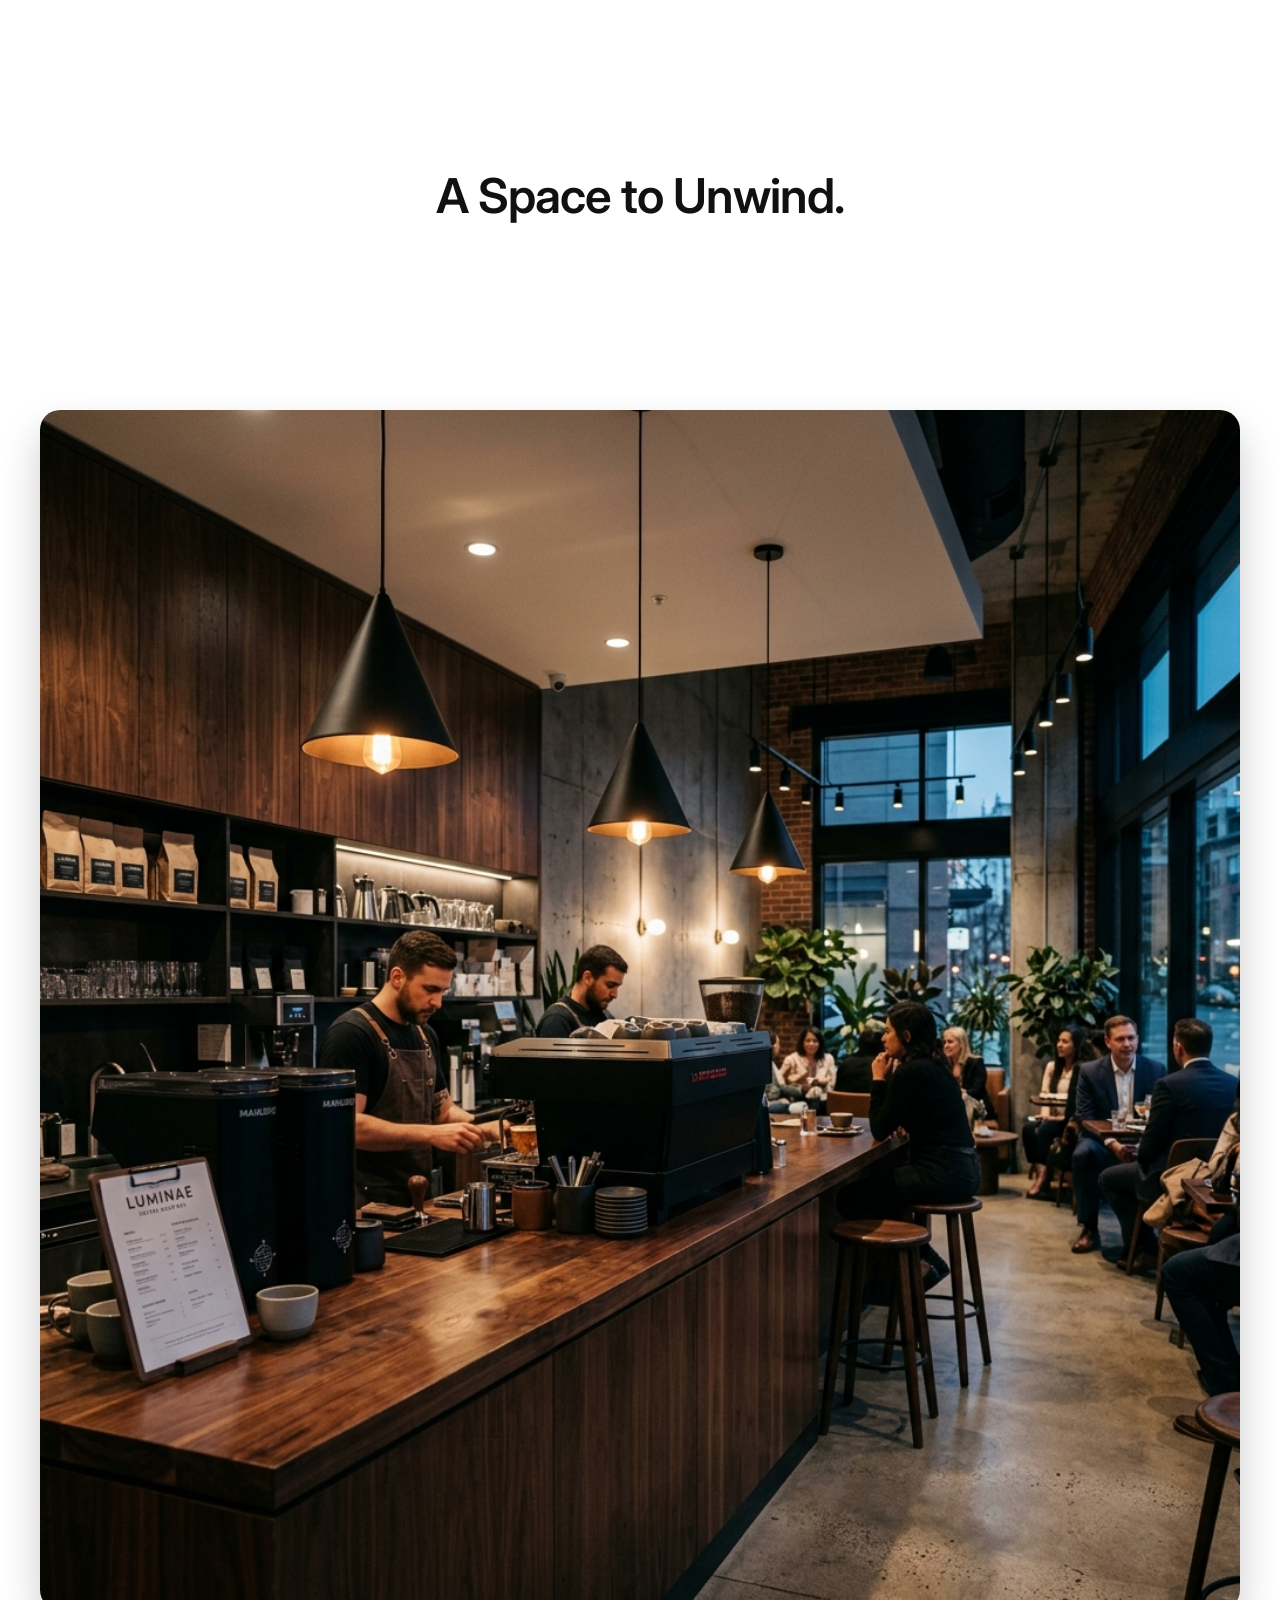
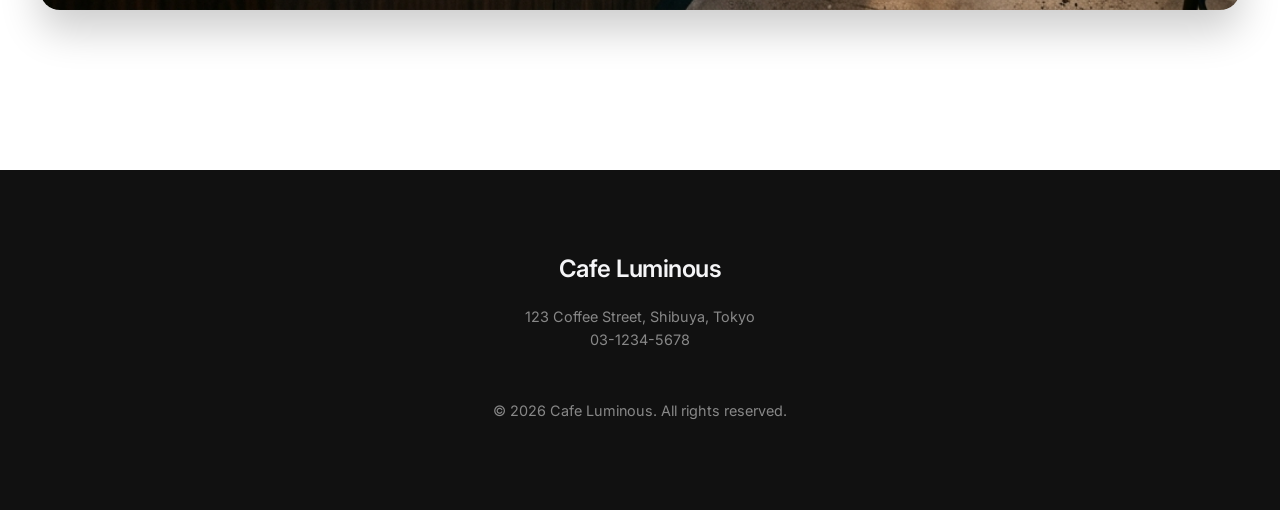
==== commit c4a5705d: "Update index.html" ====
--- a/index.html
+++ b/index.html
@@ -23,7 +23,7 @@
     <section id="hero" class="hero-section">
         <div class="background-image" style="background-image: url('images/hero_coffee_pour_1776573161361.png');"></div>
         <div class="hero-content">
-            <h1 class="headline fade-up">至高の二杯。<br>すべては、この瞬間のために。</h1>
+            <h1 class="headline fade-up">至高の一杯。<br>すべては、この瞬間のために。</h1>
             <p class="sub-headline fade-up delay-1">Cafe Luminous</p>
         </div>
     </section>
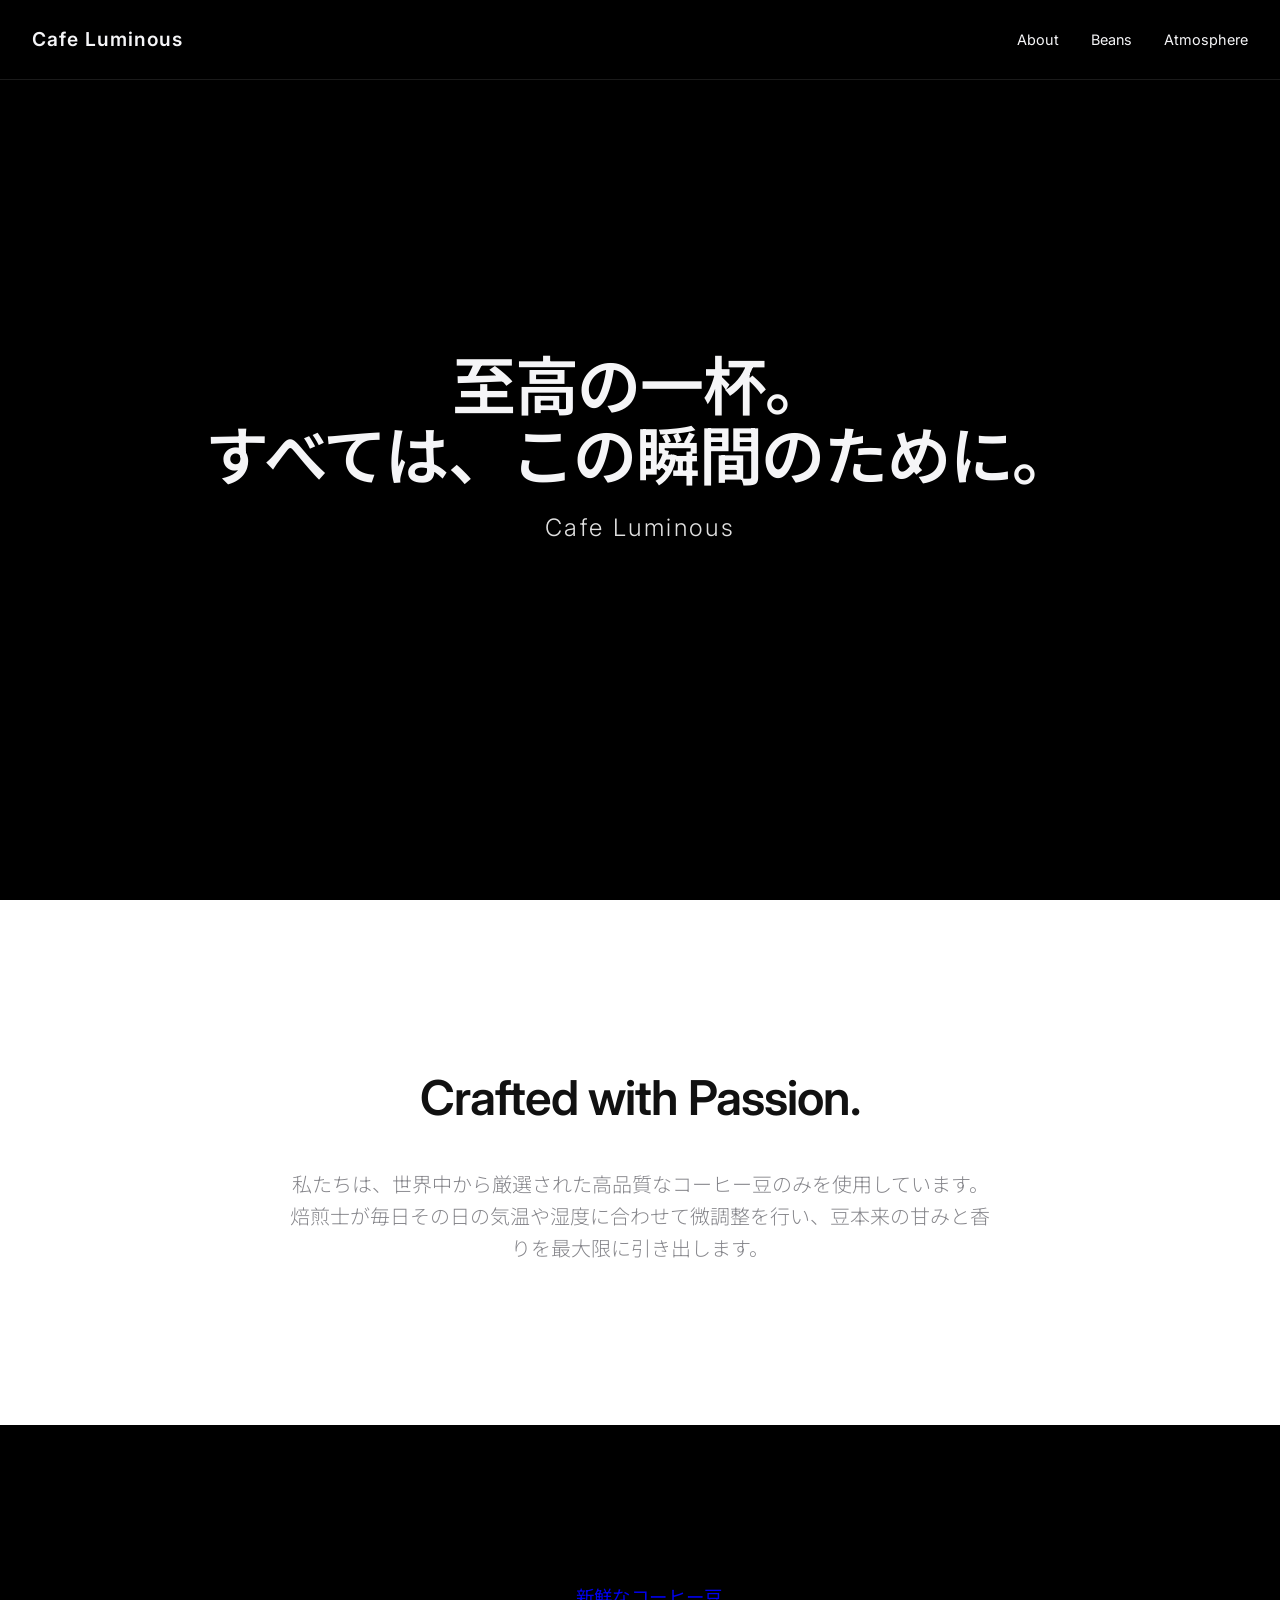
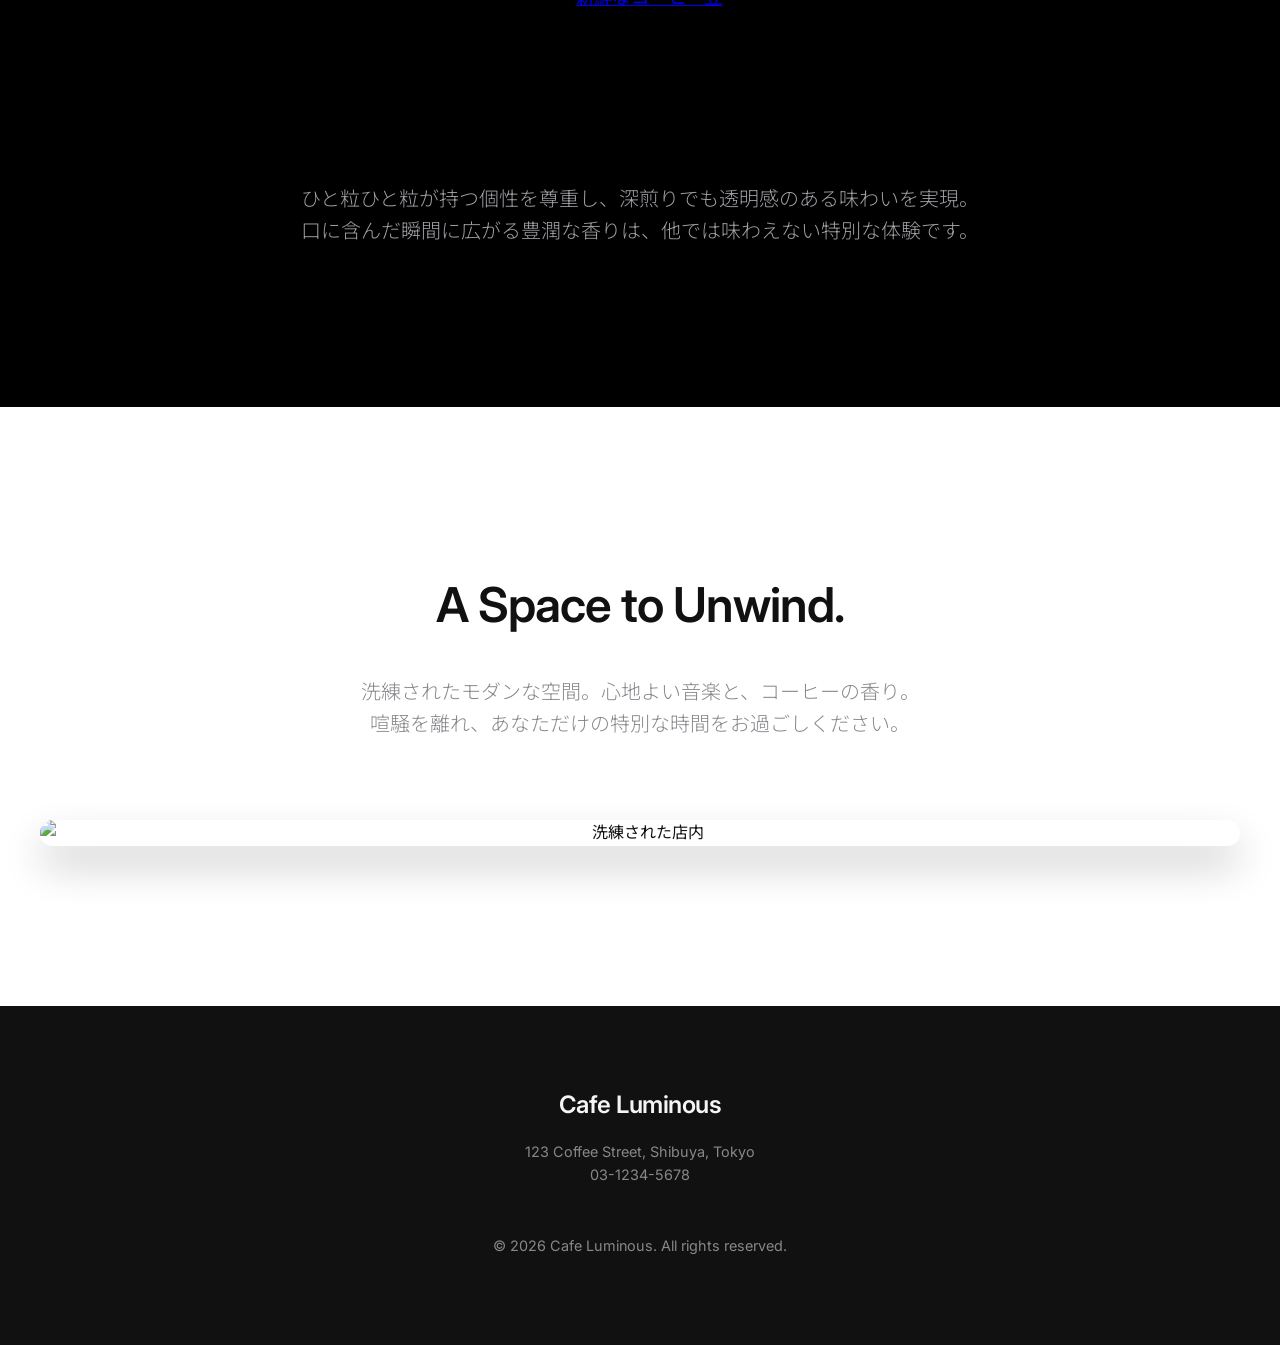
==== commit ace3385a: "Add files via upload" ====
--- a/index.html
+++ b/index.html
@@ -21,7 +21,7 @@
     </nav>
 
     <section id="hero" class="hero-section">
-        <div class="background-image" style="background-image: url('images/hero_coffee_pour_1776573161361.png');"></div>
+        <div class="background-image" style="background-image: url('assets/hero_coffee_pour_1776573161361.png');"></div>
         <div class="hero-content">
             <h1 class="headline fade-up">至高の一杯。<br>すべては、この瞬間のために。</h1>
             <p class="sub-headline fade-up delay-1">Cafe Luminous</p>
@@ -39,10 +39,12 @@
     </section>
 
     <section id="beans" class="content-section bg-dark text-light parallax-section">
-        <div class="image-showcase fade-in">
-            <img src="images/coffee_beans_macro_1776573199091.png" alt="新鮮なコーヒー豆" class="showcase-img parallax-img">
-        </div>
-        <div class="container text-container">
+        <a href="beans.html" style="display: block; overflow: hidden; border-radius: 20px;">
+            <div class="image-showcase fade-in" style="margin-top: 0; transition: transform 0.4s ease;" onmouseover="this.style.transform='scale(1.02)'" onmouseout="this.style.transform='scale(1)'">
+                <img src="assets/coffee_beans_macro_1776573199091.png" alt="新鮮なコーヒー豆" class="showcase-img parallax-img">
+            </div>
+        </a>
+        <div class="container text-container" style="margin-top: 4rem;">
             <h2 class="section-title fade-up">The Perfect Roast.</h2>
             <p class="section-text fade-up delay-1">
                 ひと粒ひと粒が持つ個性を尊重し、深煎りでも透明感のある味わいを実現。<br>
@@ -60,7 +62,7 @@
             </p>
         </div>
         <div class="image-showcase fade-up delay-2">
-            <img src="images/cafe_interior_moody_1776573214017.png" alt="洗練された店内" class="showcase-img full-width-img">
+            <img src="assets/cafe_interior_moody_1776573214017.png" alt="洗練された店内" class="showcase-img full-width-img">
         </div>
     </section>
 
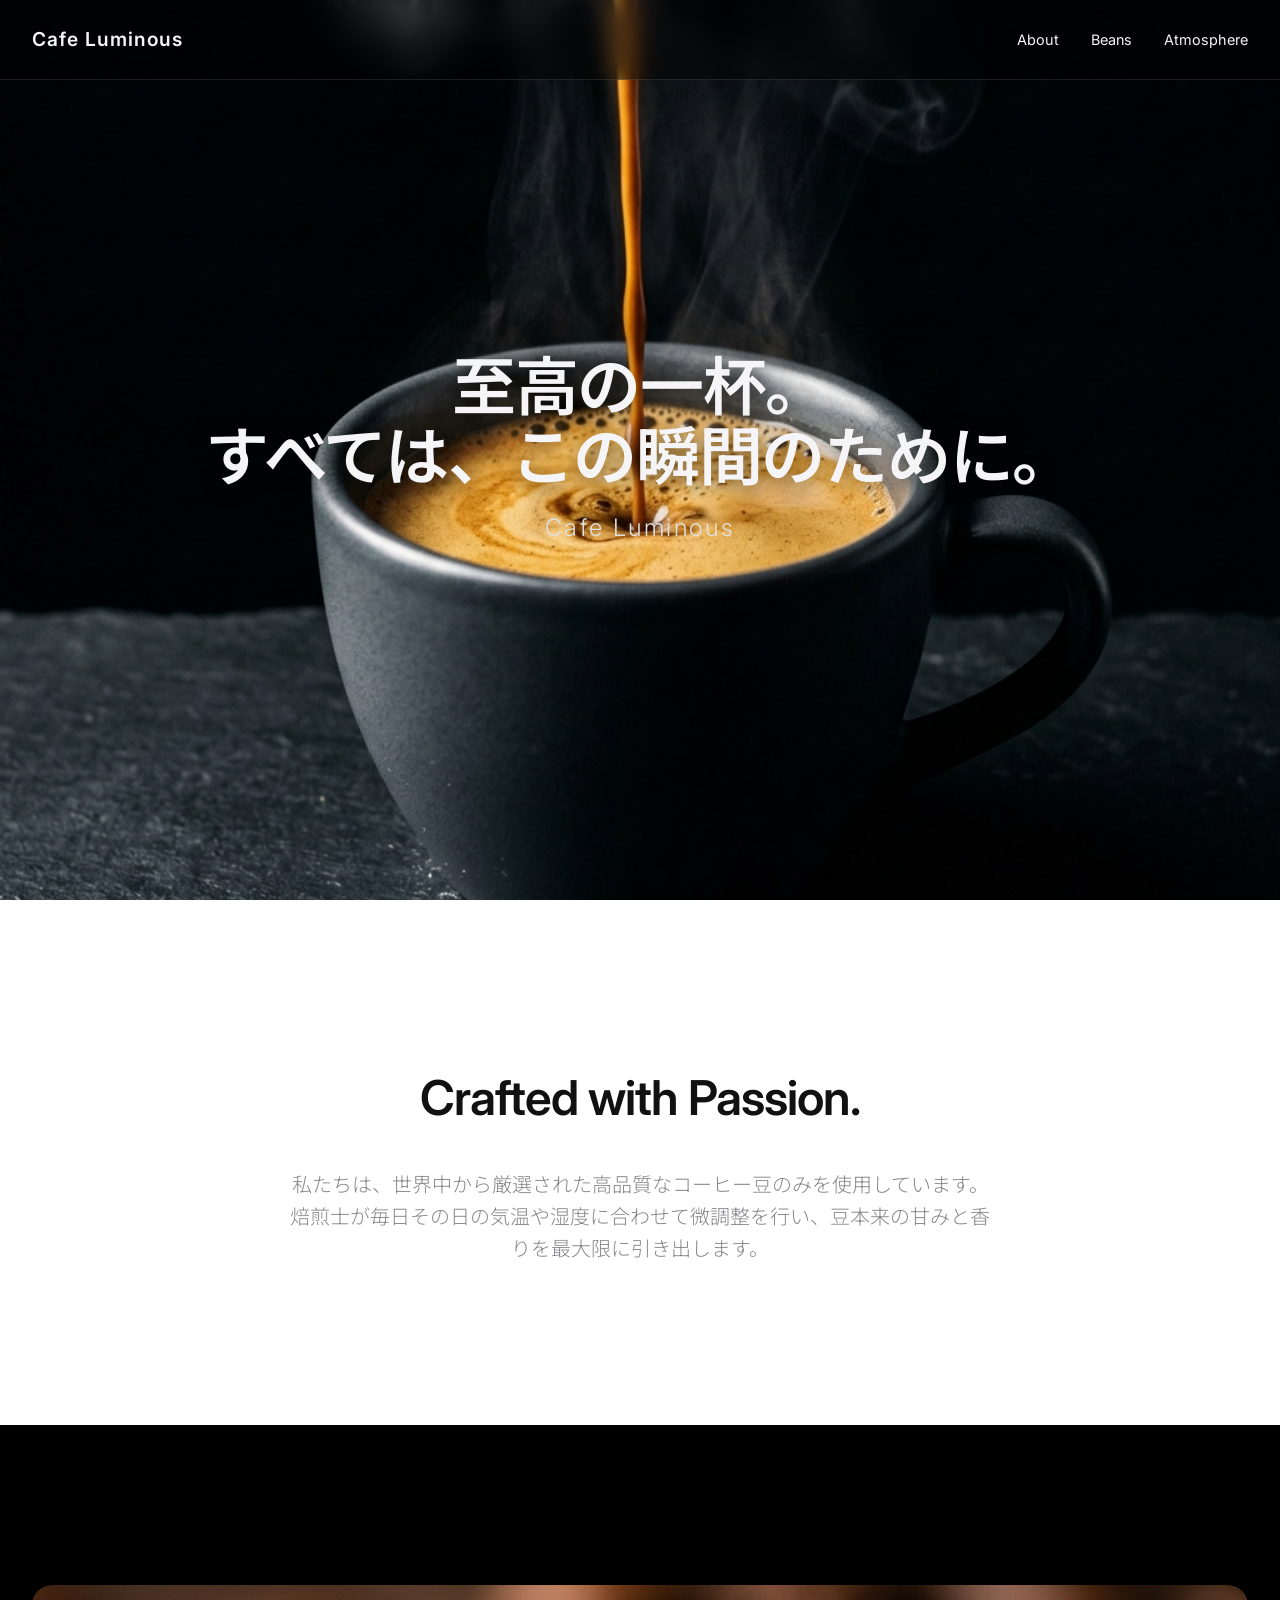
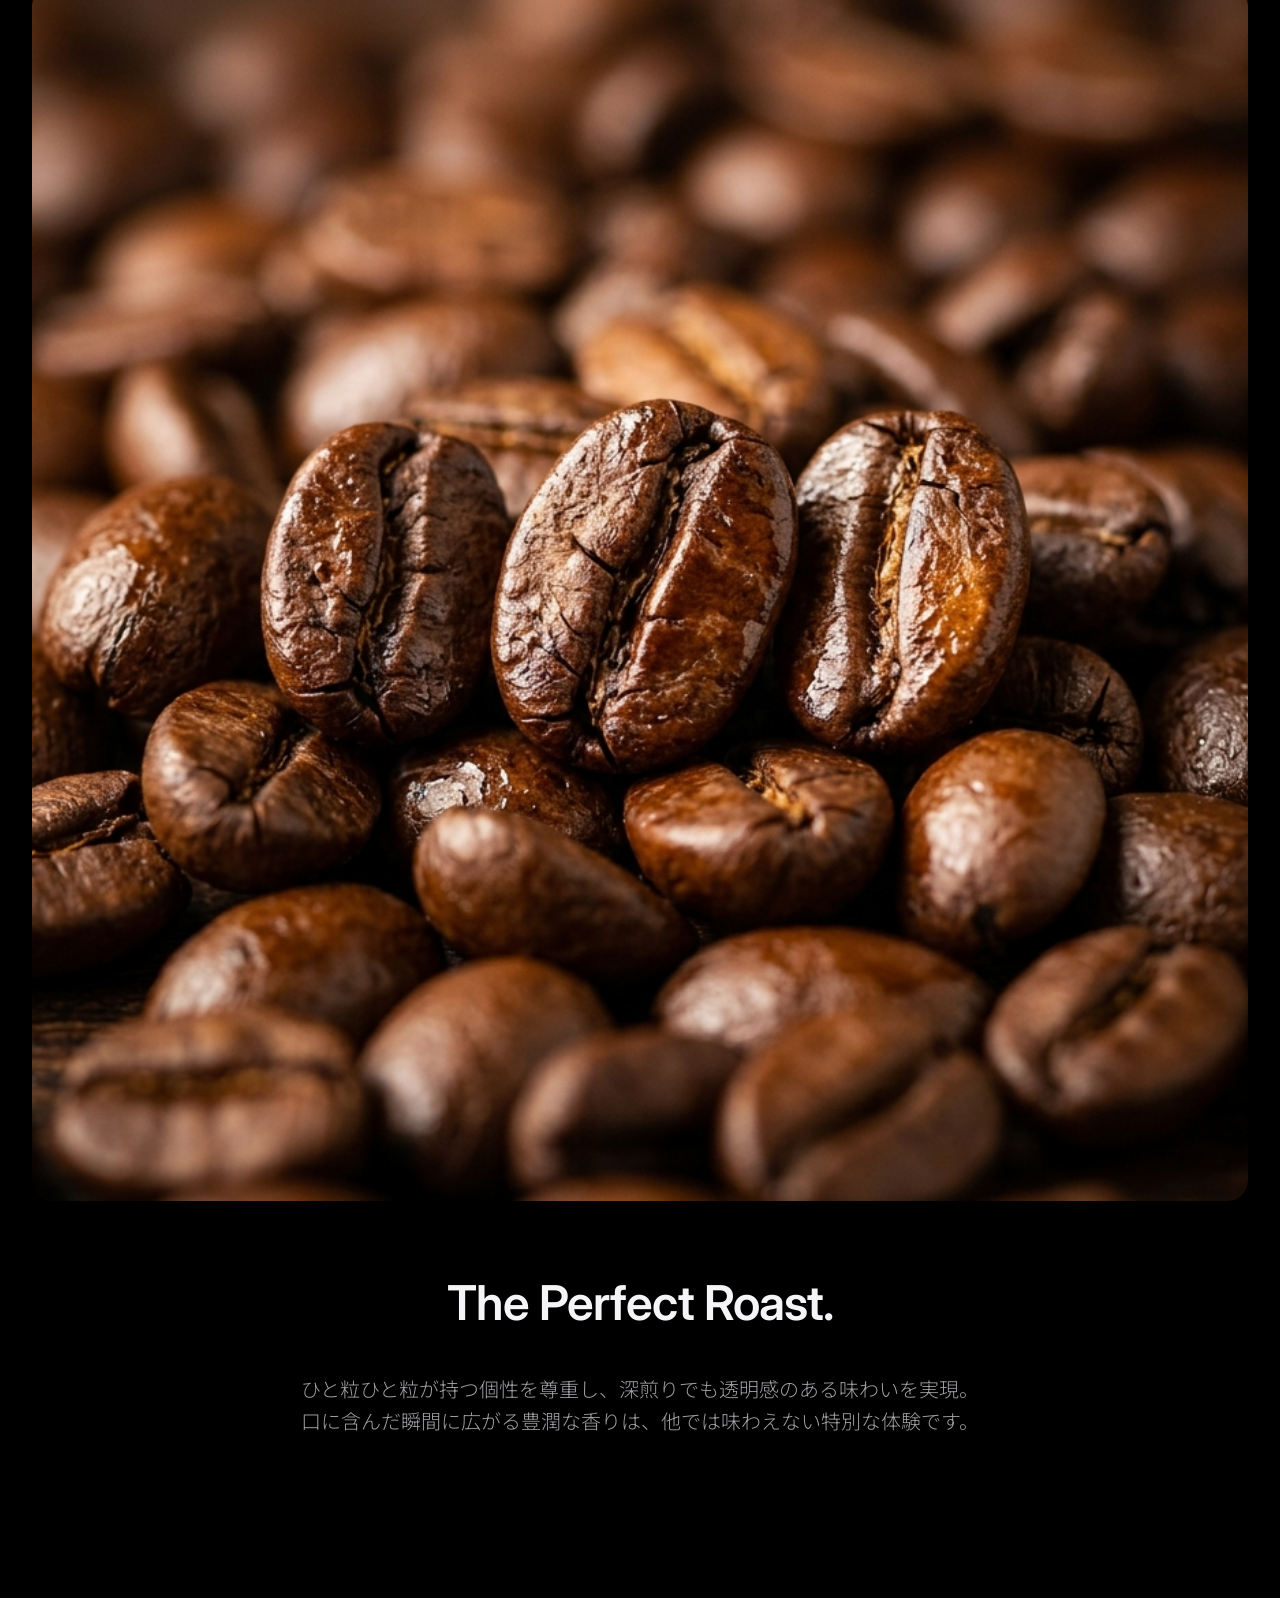
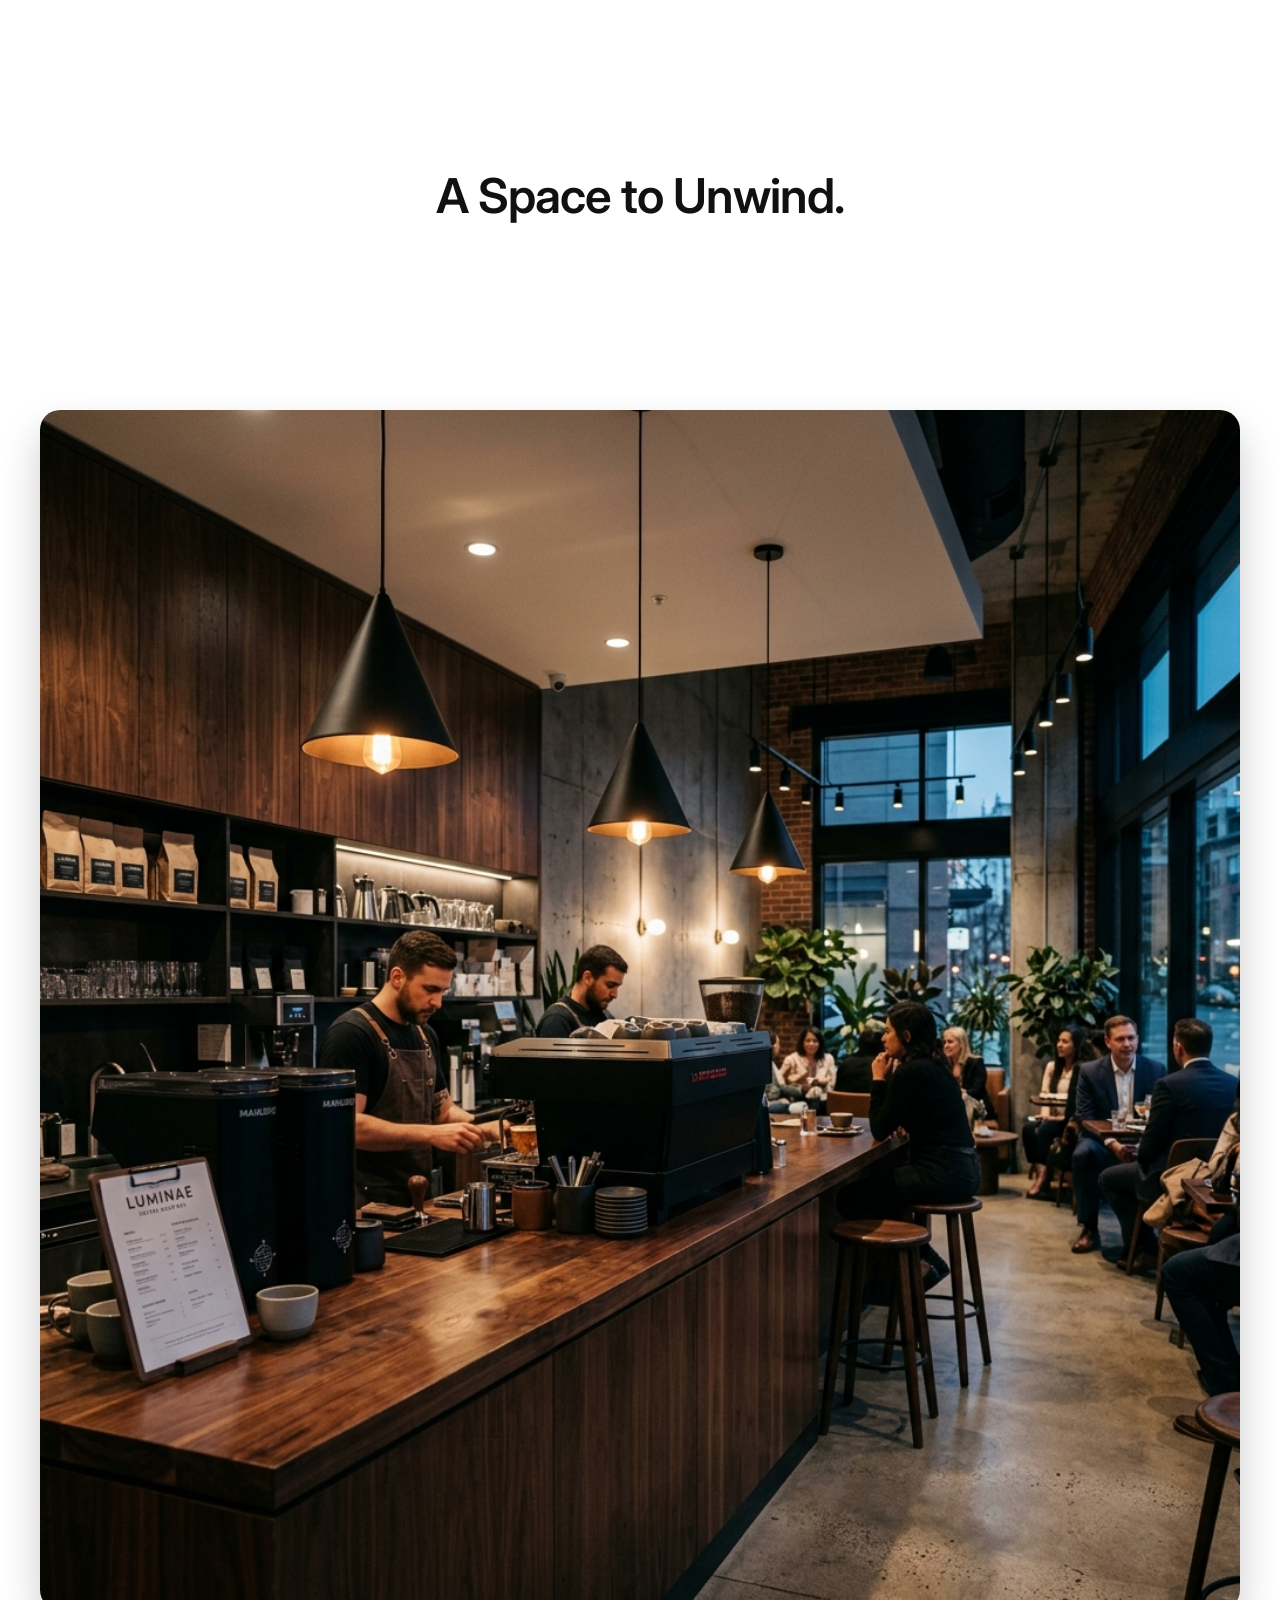
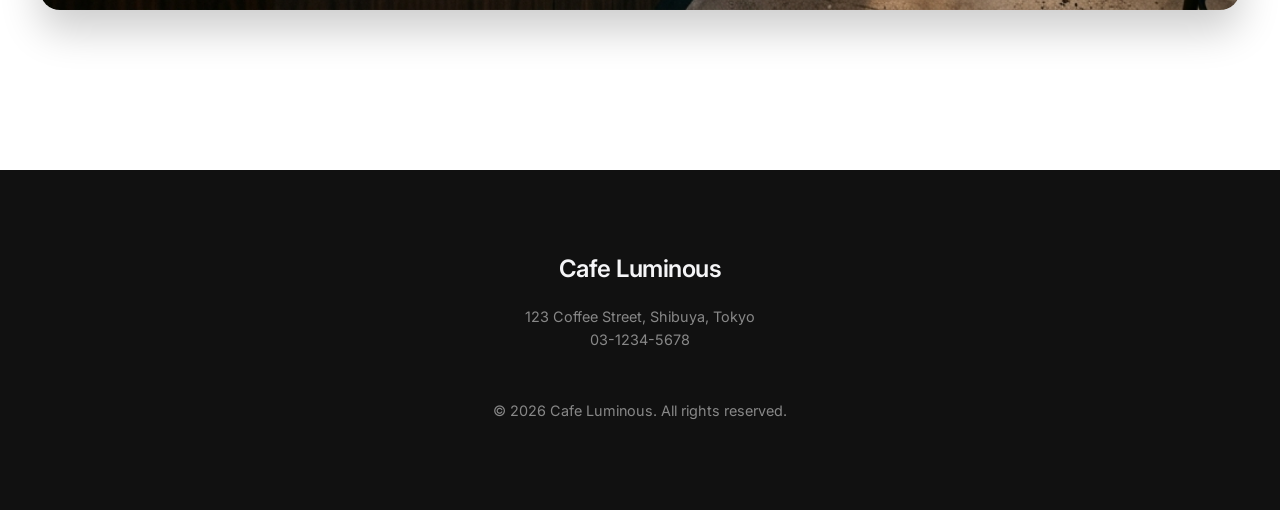
==== commit e69f3919: "Update index.html" ====
--- a/index.html
+++ b/index.html
@@ -21,7 +21,7 @@
     </nav>
 
     <section id="hero" class="hero-section">
-        <div class="background-image" style="background-image: url('assets/hero_coffee_pour_1776573161361.png');"></div>
+        <div class="background-image" style="background-image: url('images/hero_coffee_pour_1776573161361.png');"></div>
         <div class="hero-content">
             <h1 class="headline fade-up">至高の一杯。<br>すべては、この瞬間のために。</h1>
             <p class="sub-headline fade-up delay-1">Cafe Luminous</p>
@@ -41,7 +41,7 @@
     <section id="beans" class="content-section bg-dark text-light parallax-section">
         <a href="beans.html" style="display: block; overflow: hidden; border-radius: 20px;">
             <div class="image-showcase fade-in" style="margin-top: 0; transition: transform 0.4s ease;" onmouseover="this.style.transform='scale(1.02)'" onmouseout="this.style.transform='scale(1)'">
-                <img src="assets/coffee_beans_macro_1776573199091.png" alt="新鮮なコーヒー豆" class="showcase-img parallax-img">
+                <img src="images/coffee_beans_macro_1776573199091.png" alt="新鮮なコーヒー豆" class="showcase-img parallax-img">
             </div>
         </a>
         <div class="container text-container" style="margin-top: 4rem;">
@@ -62,7 +62,7 @@
             </p>
         </div>
         <div class="image-showcase fade-up delay-2">
-            <img src="assets/cafe_interior_moody_1776573214017.png" alt="洗練された店内" class="showcase-img full-width-img">
+            <img src="images/cafe_interior_moody_1776573214017.png" alt="洗練された店内" class="showcase-img full-width-img">
         </div>
     </section>
 
